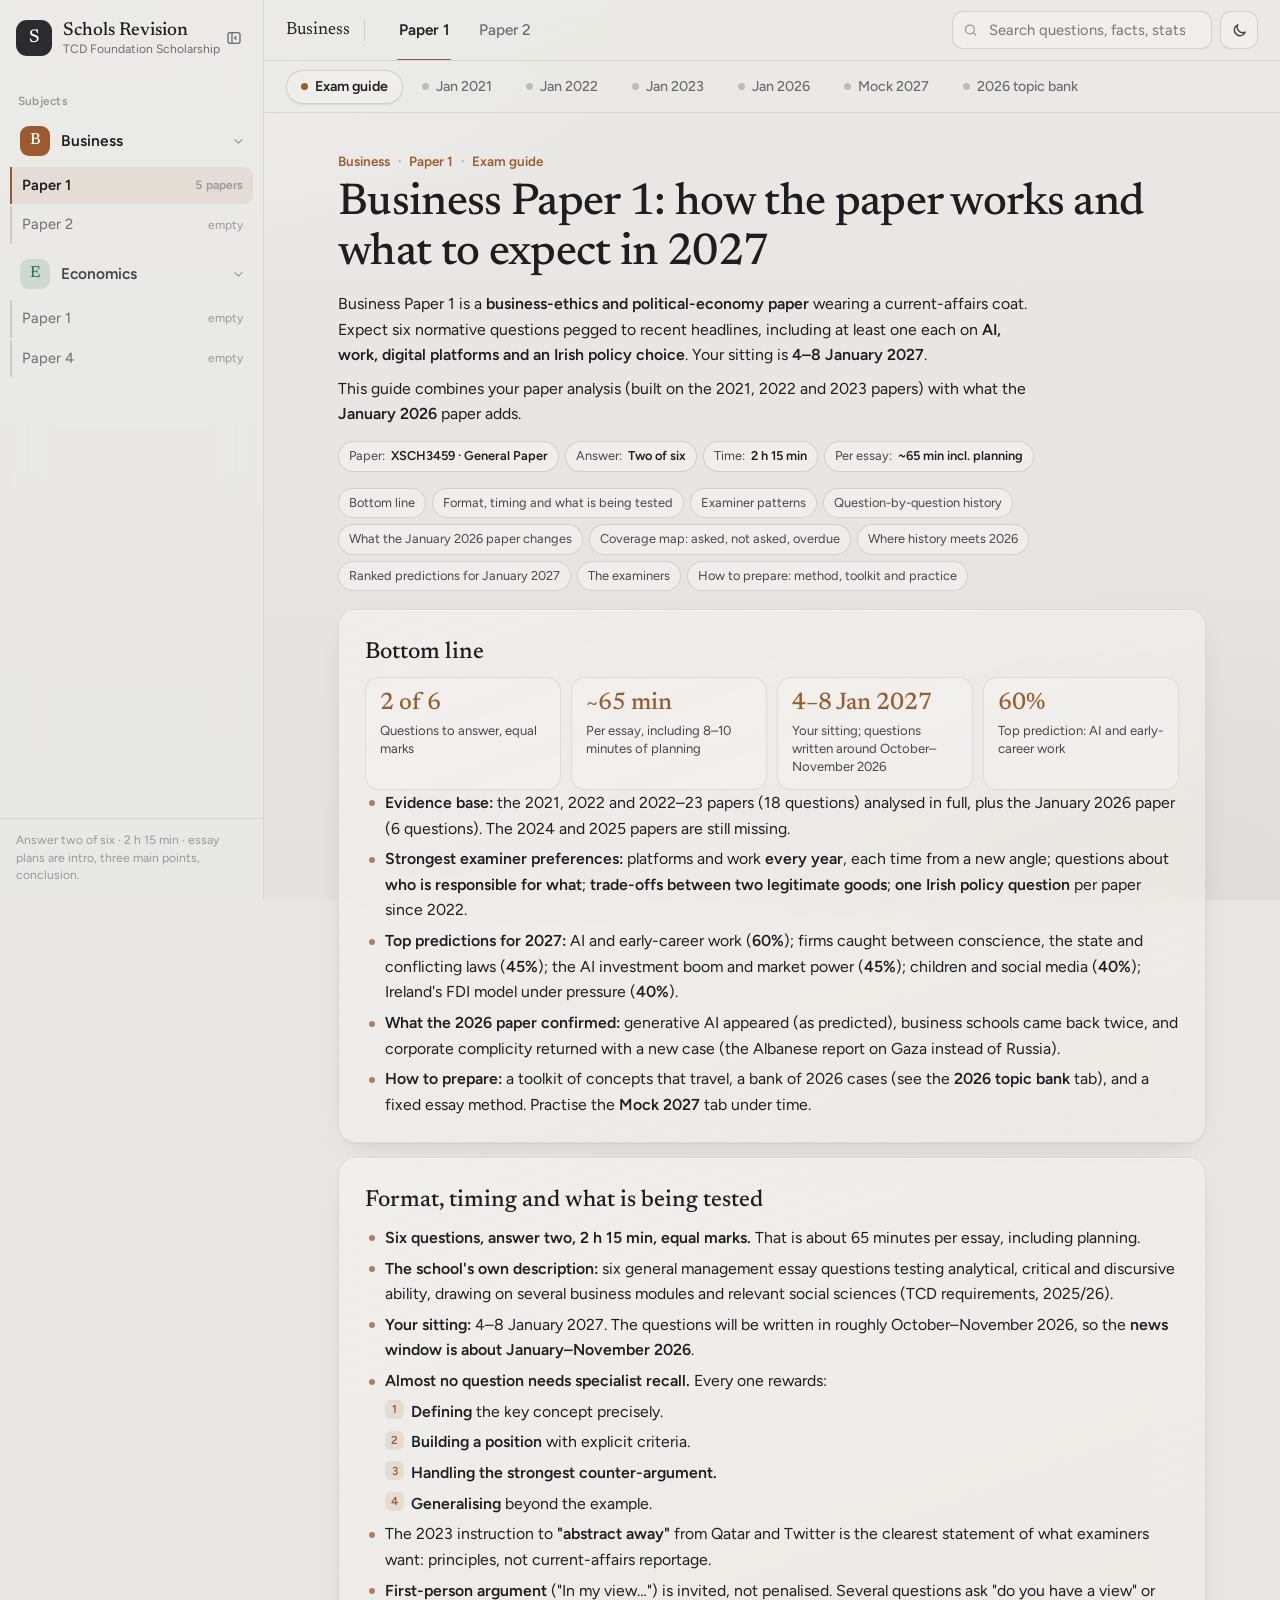
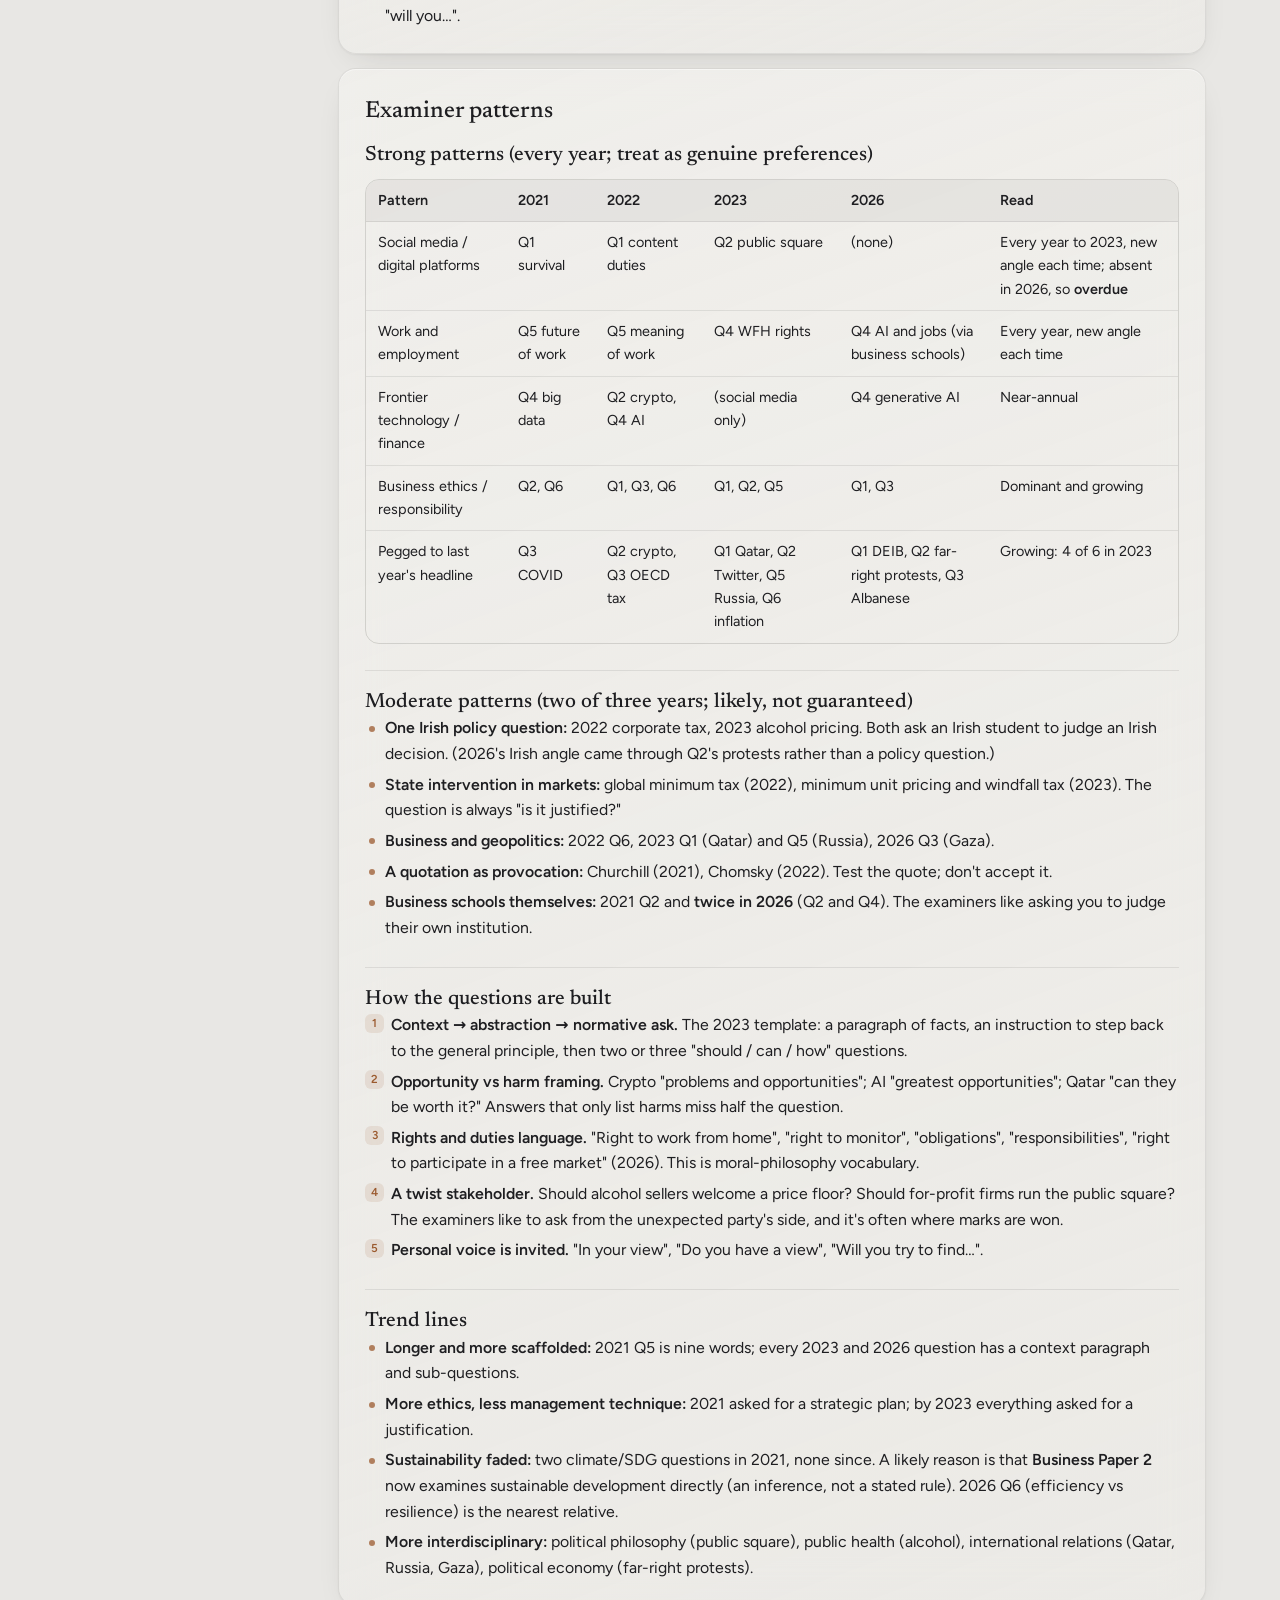
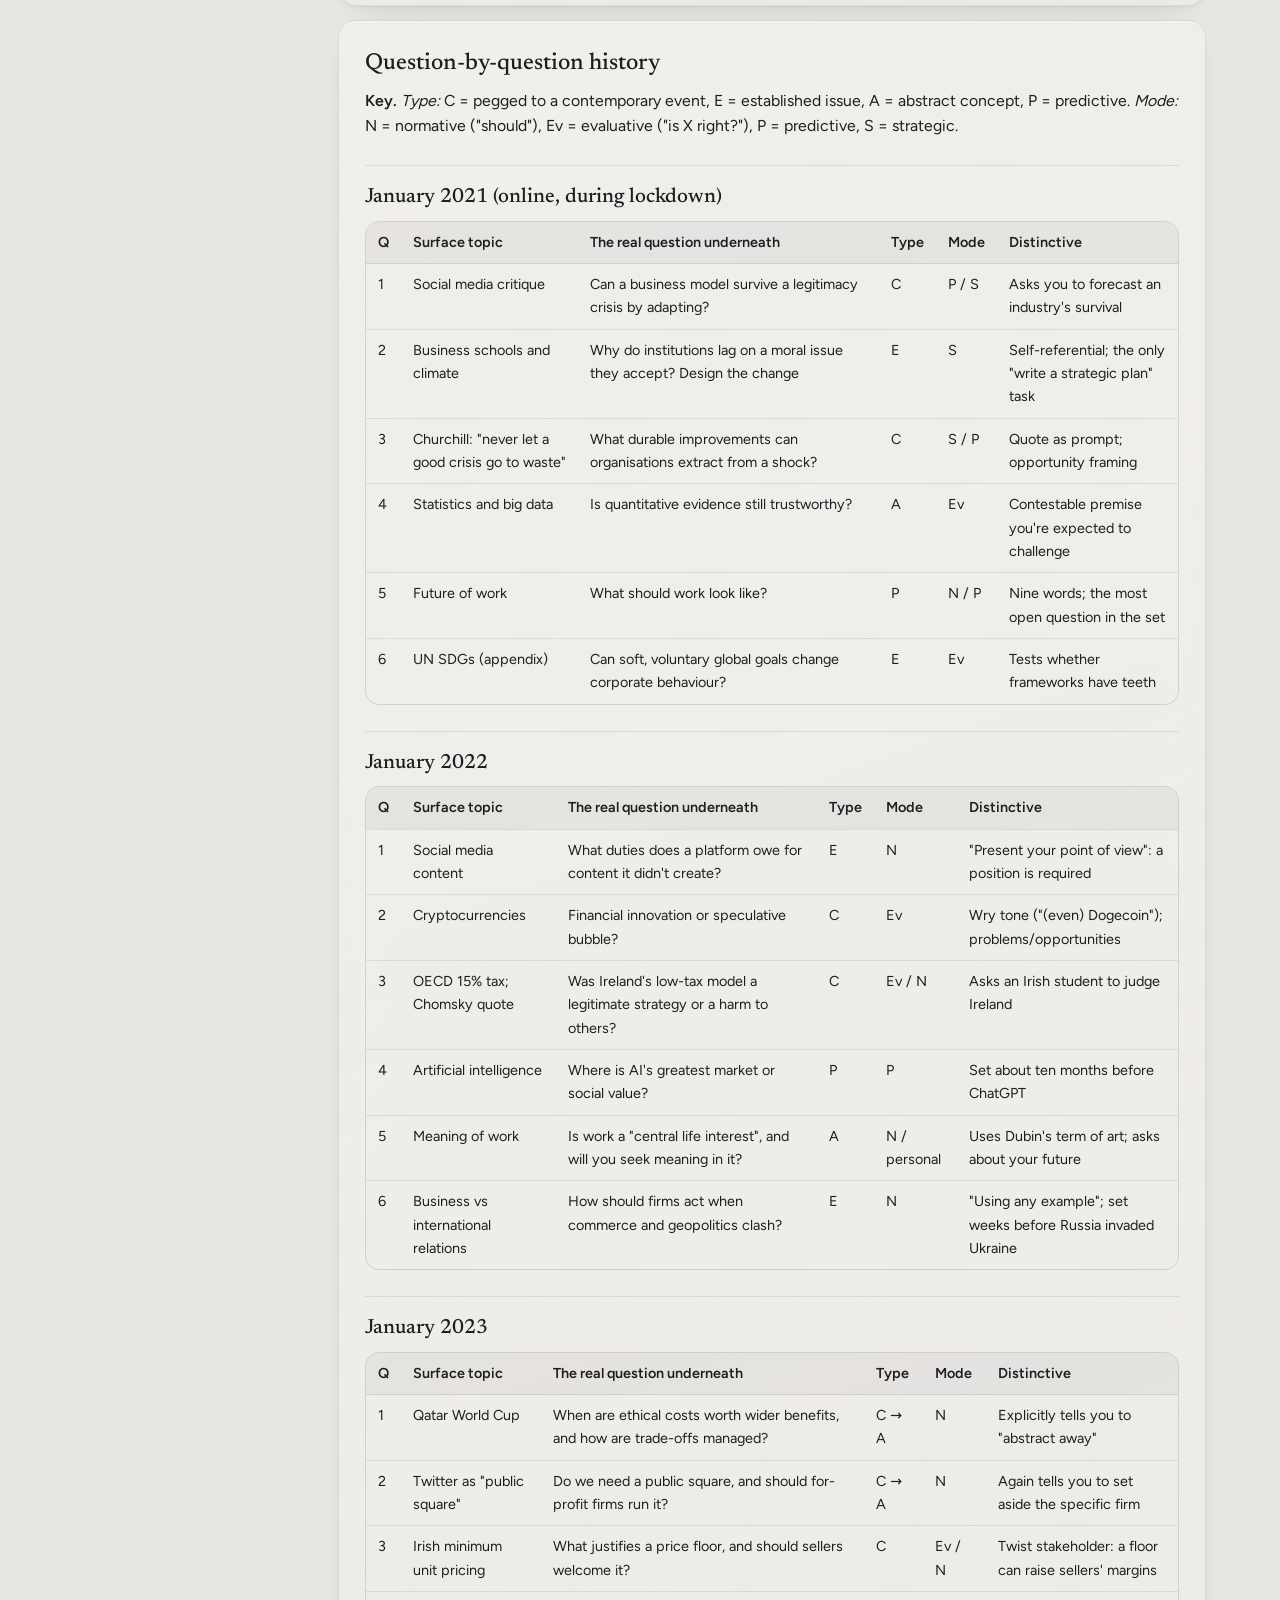
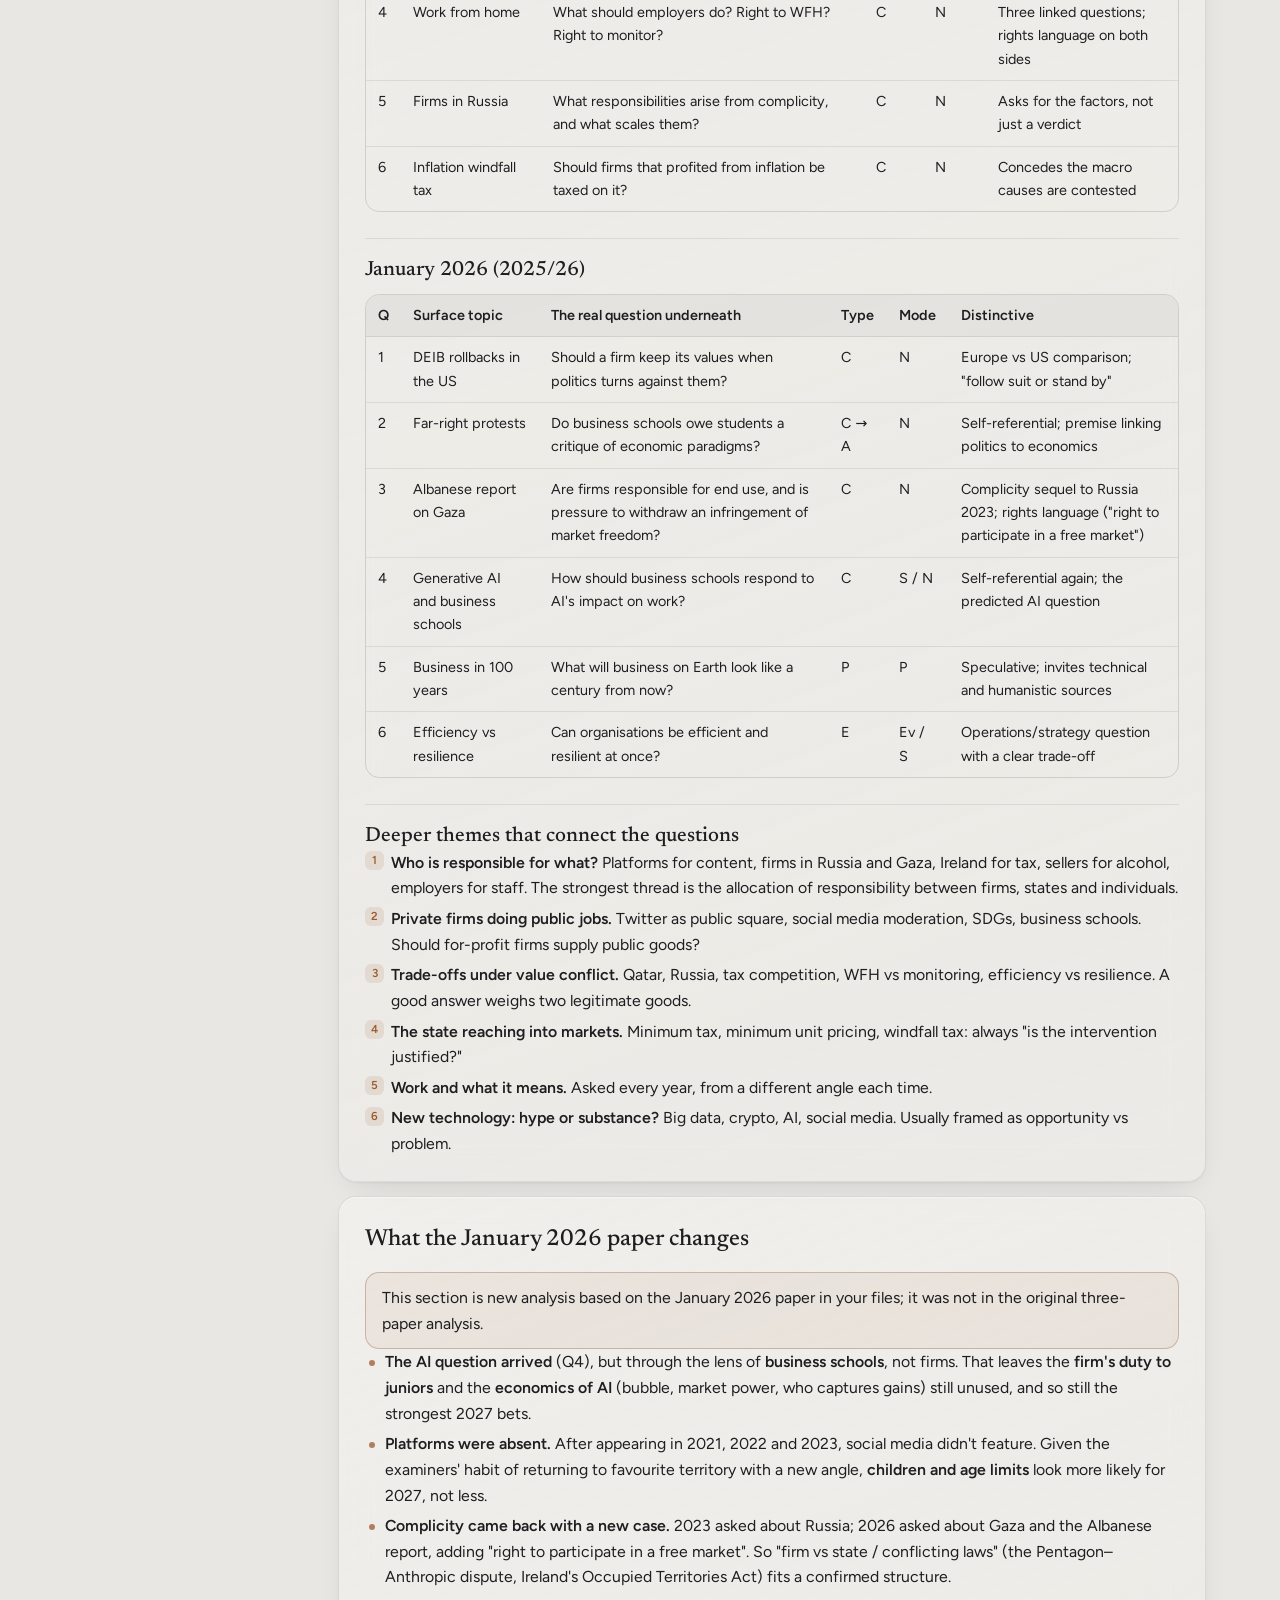
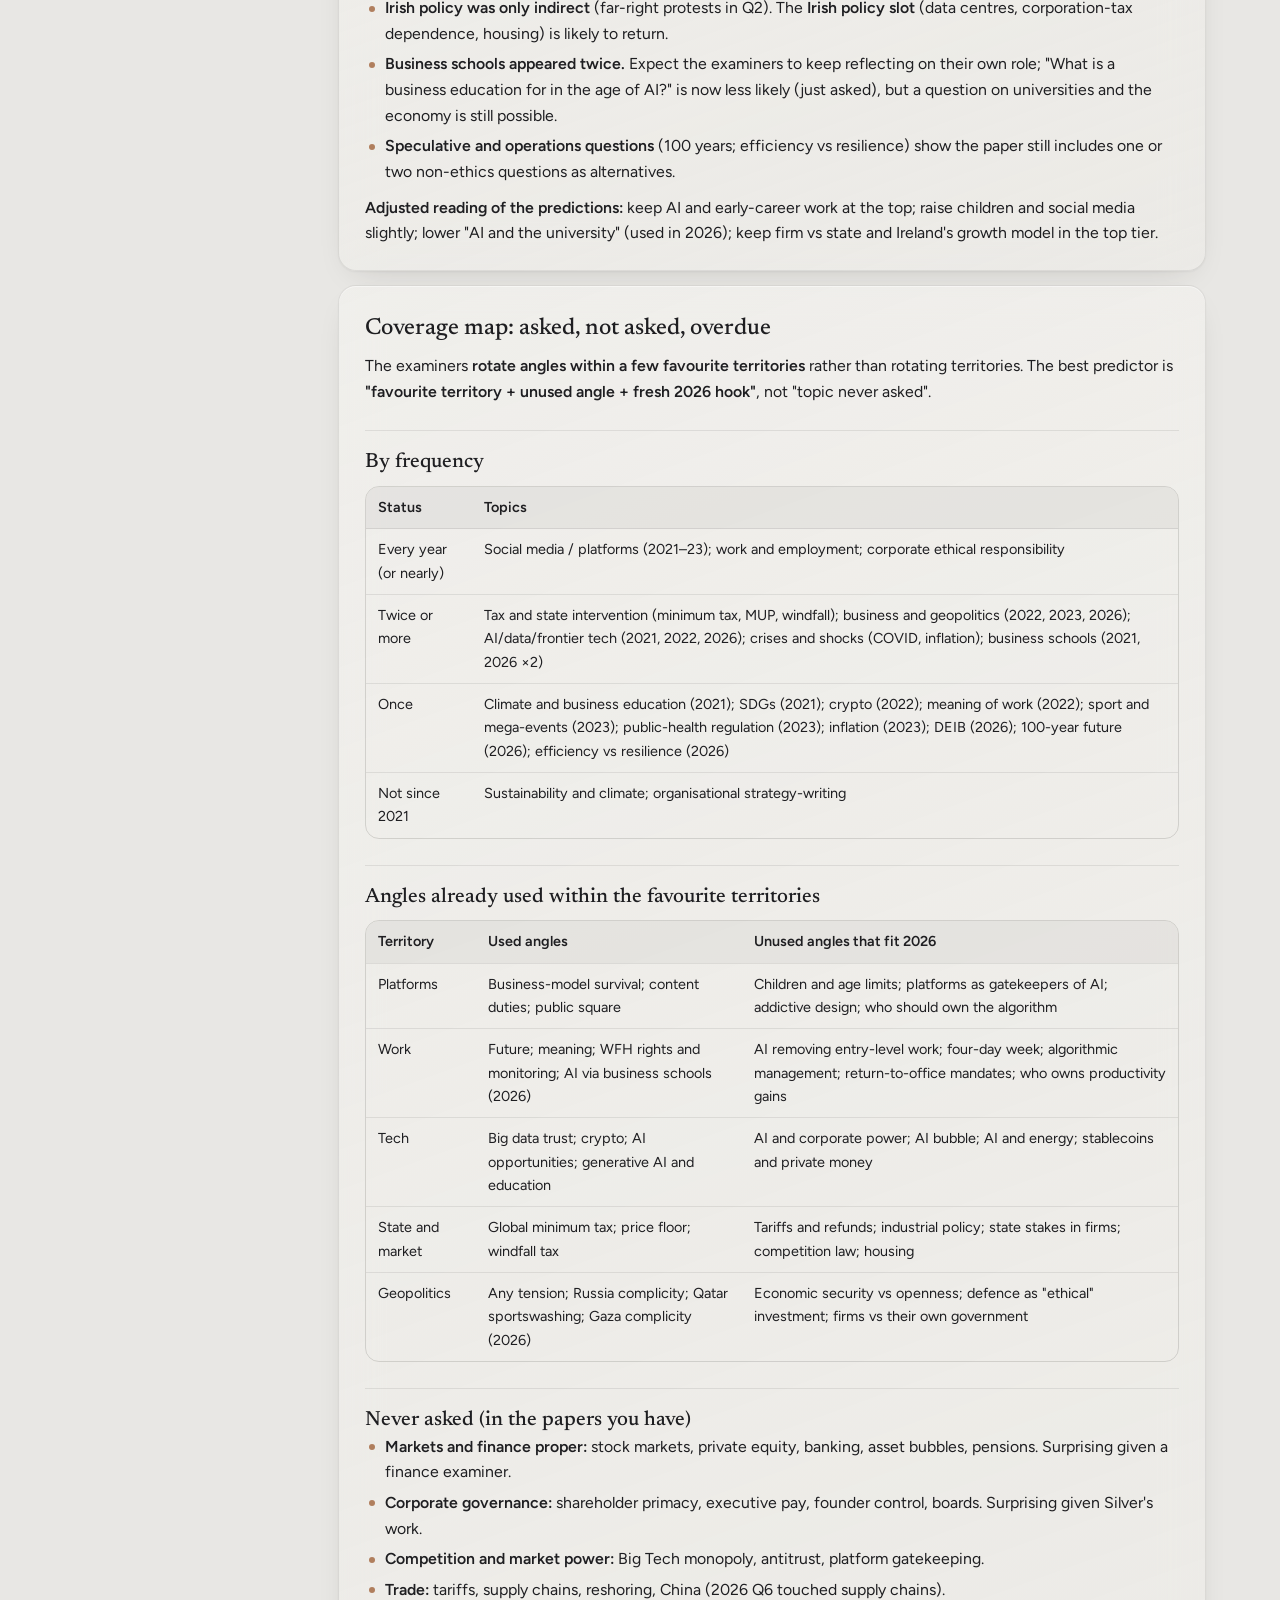
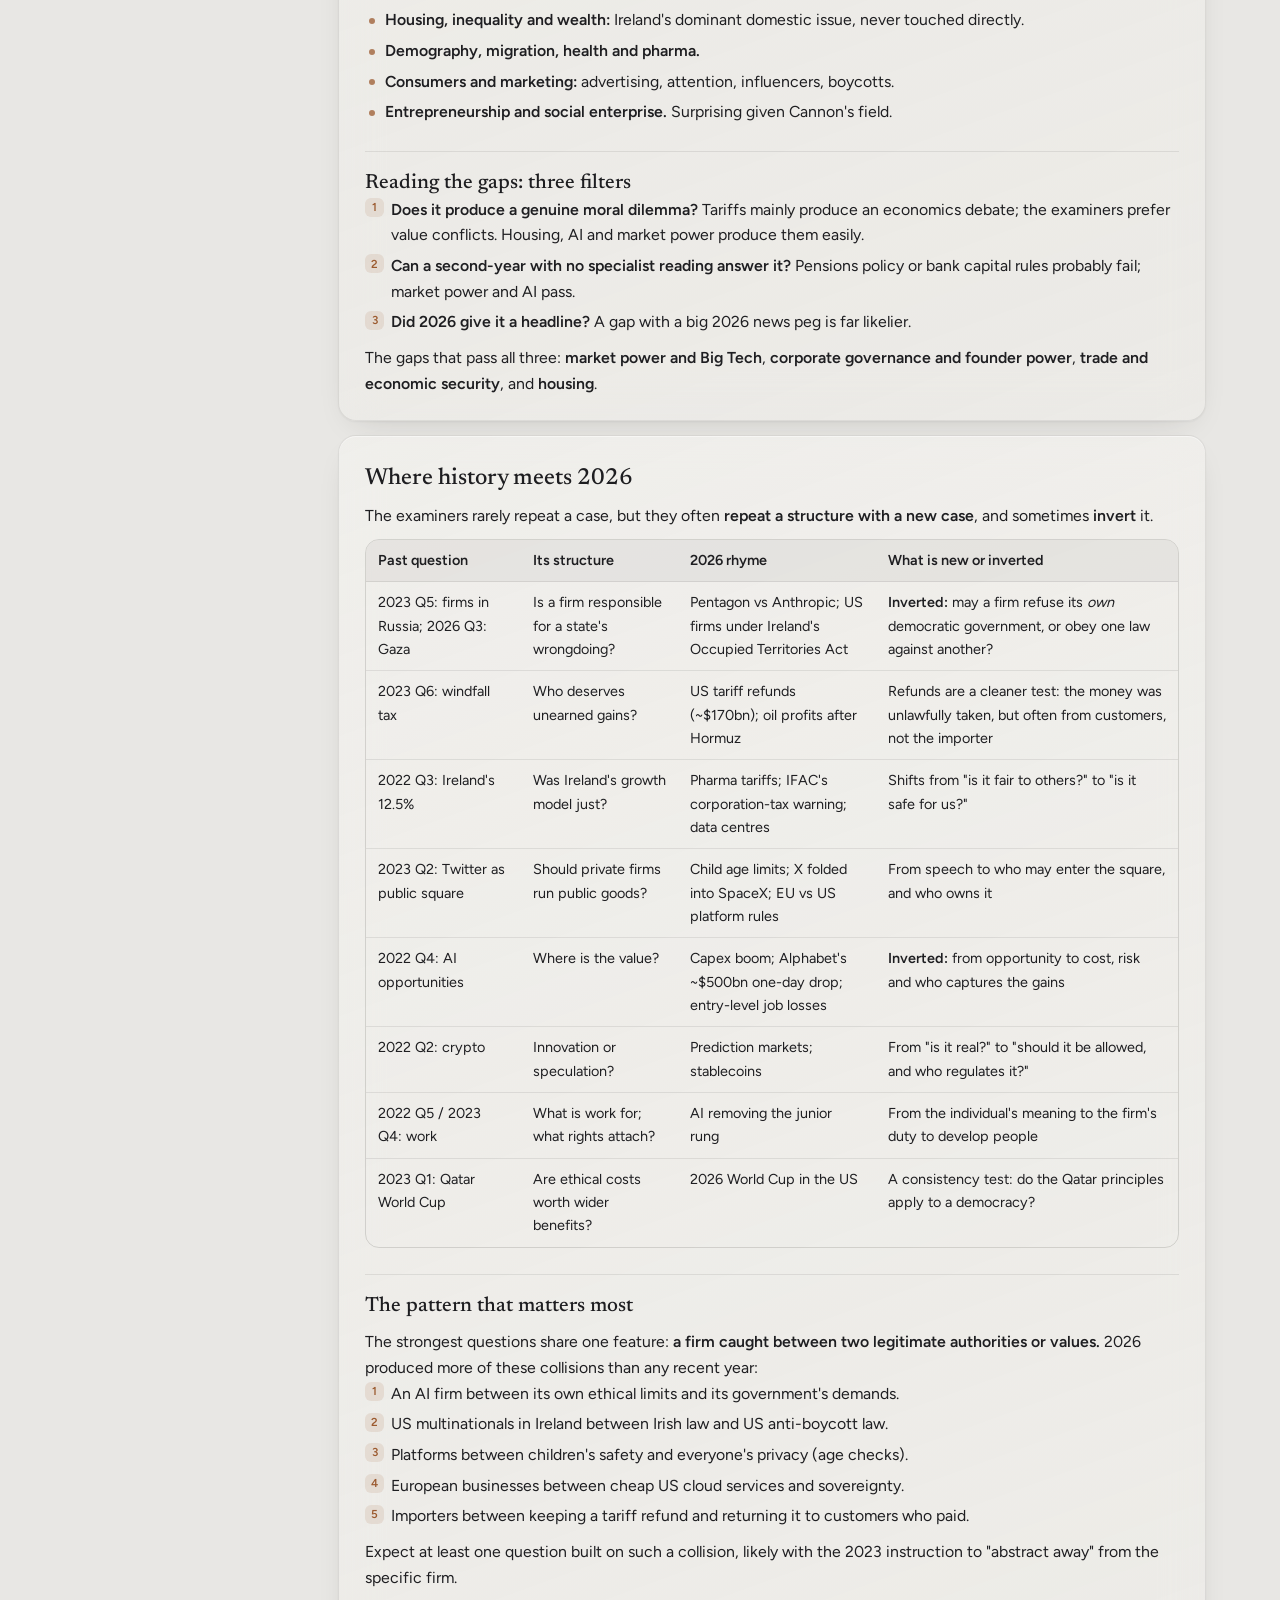
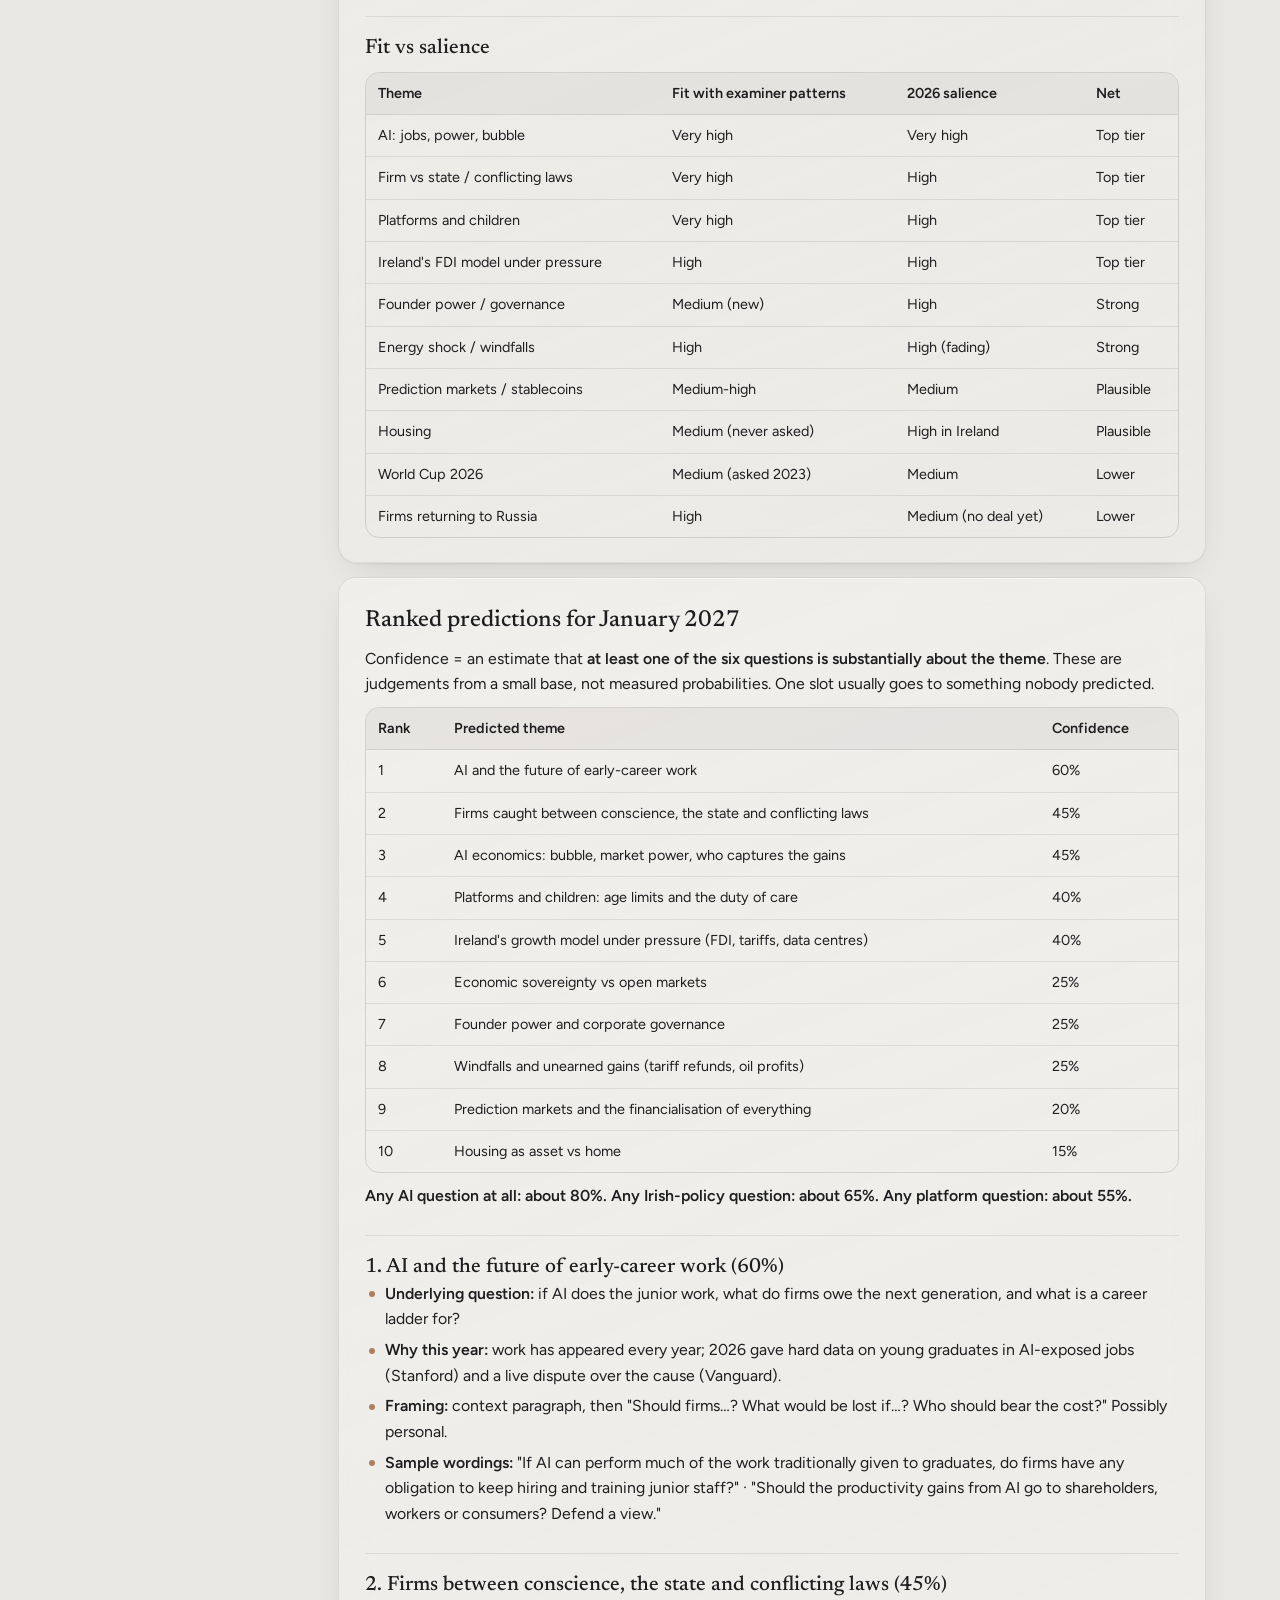
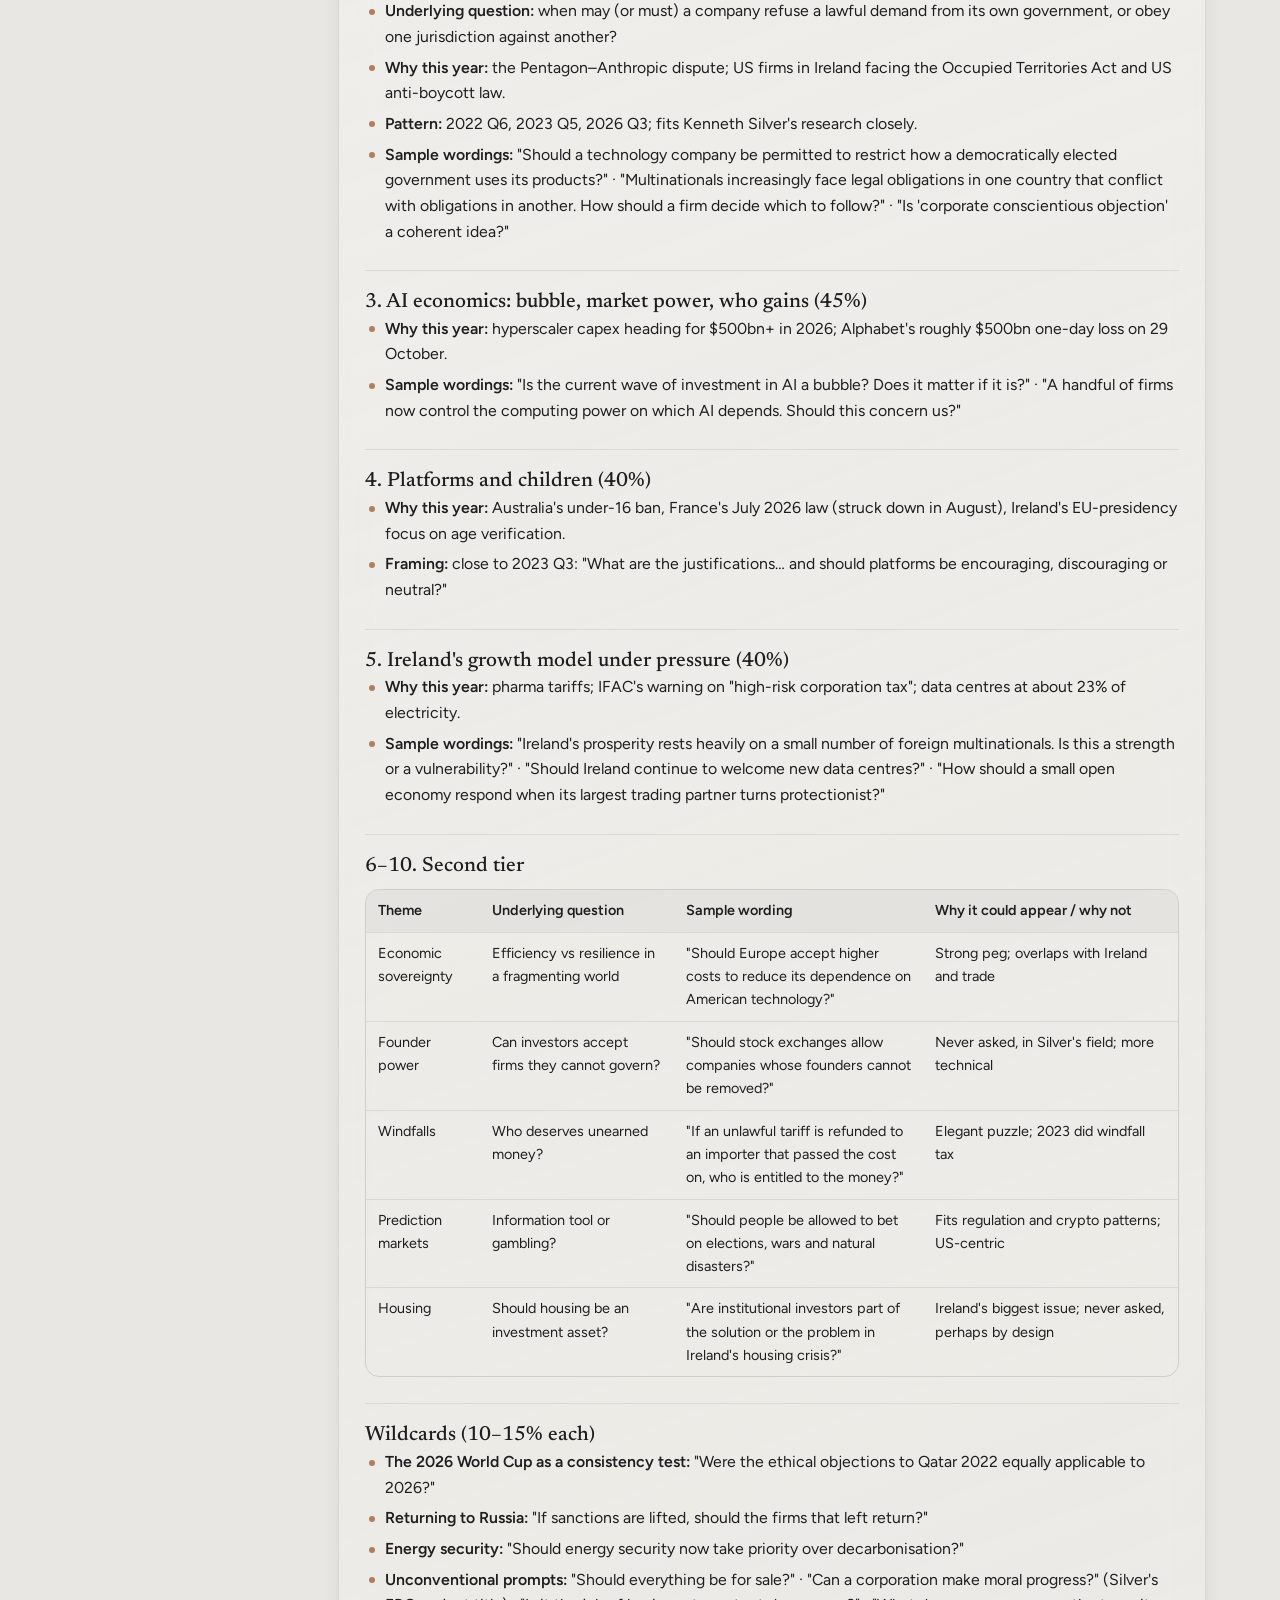
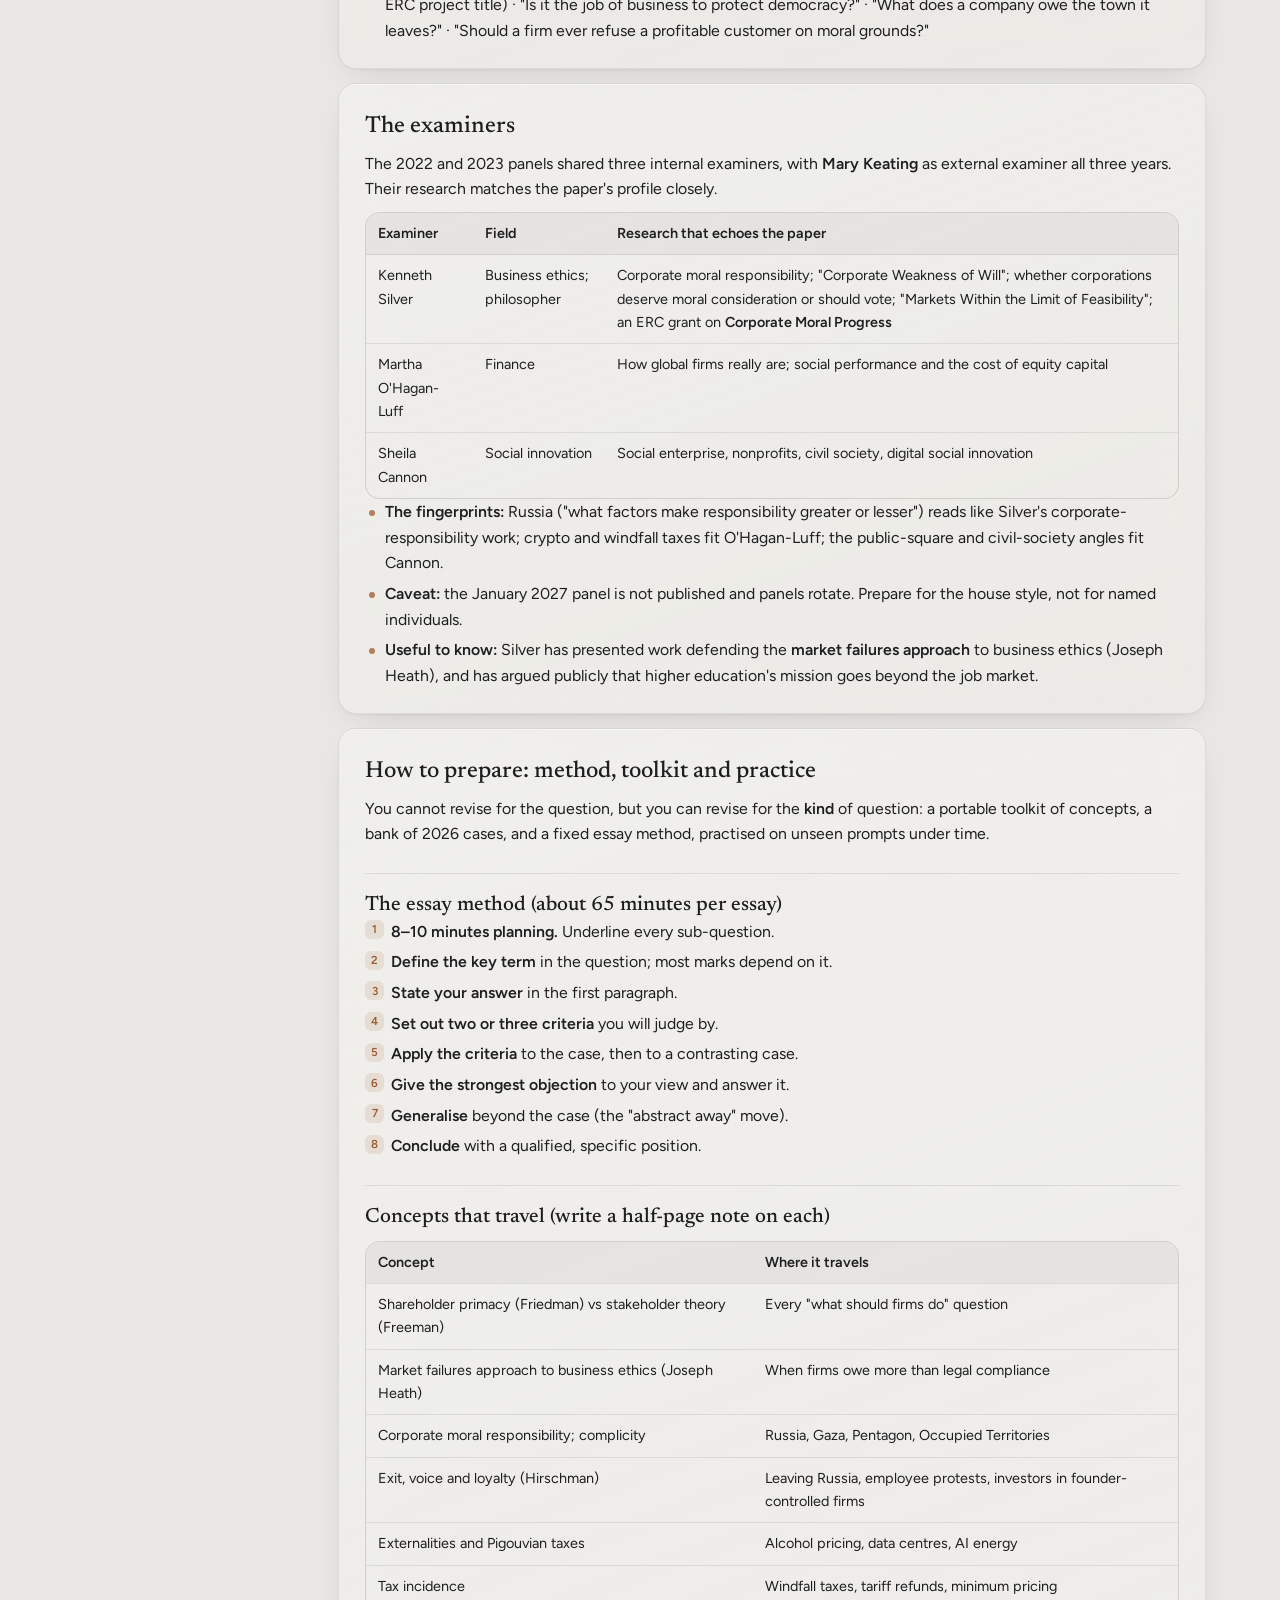
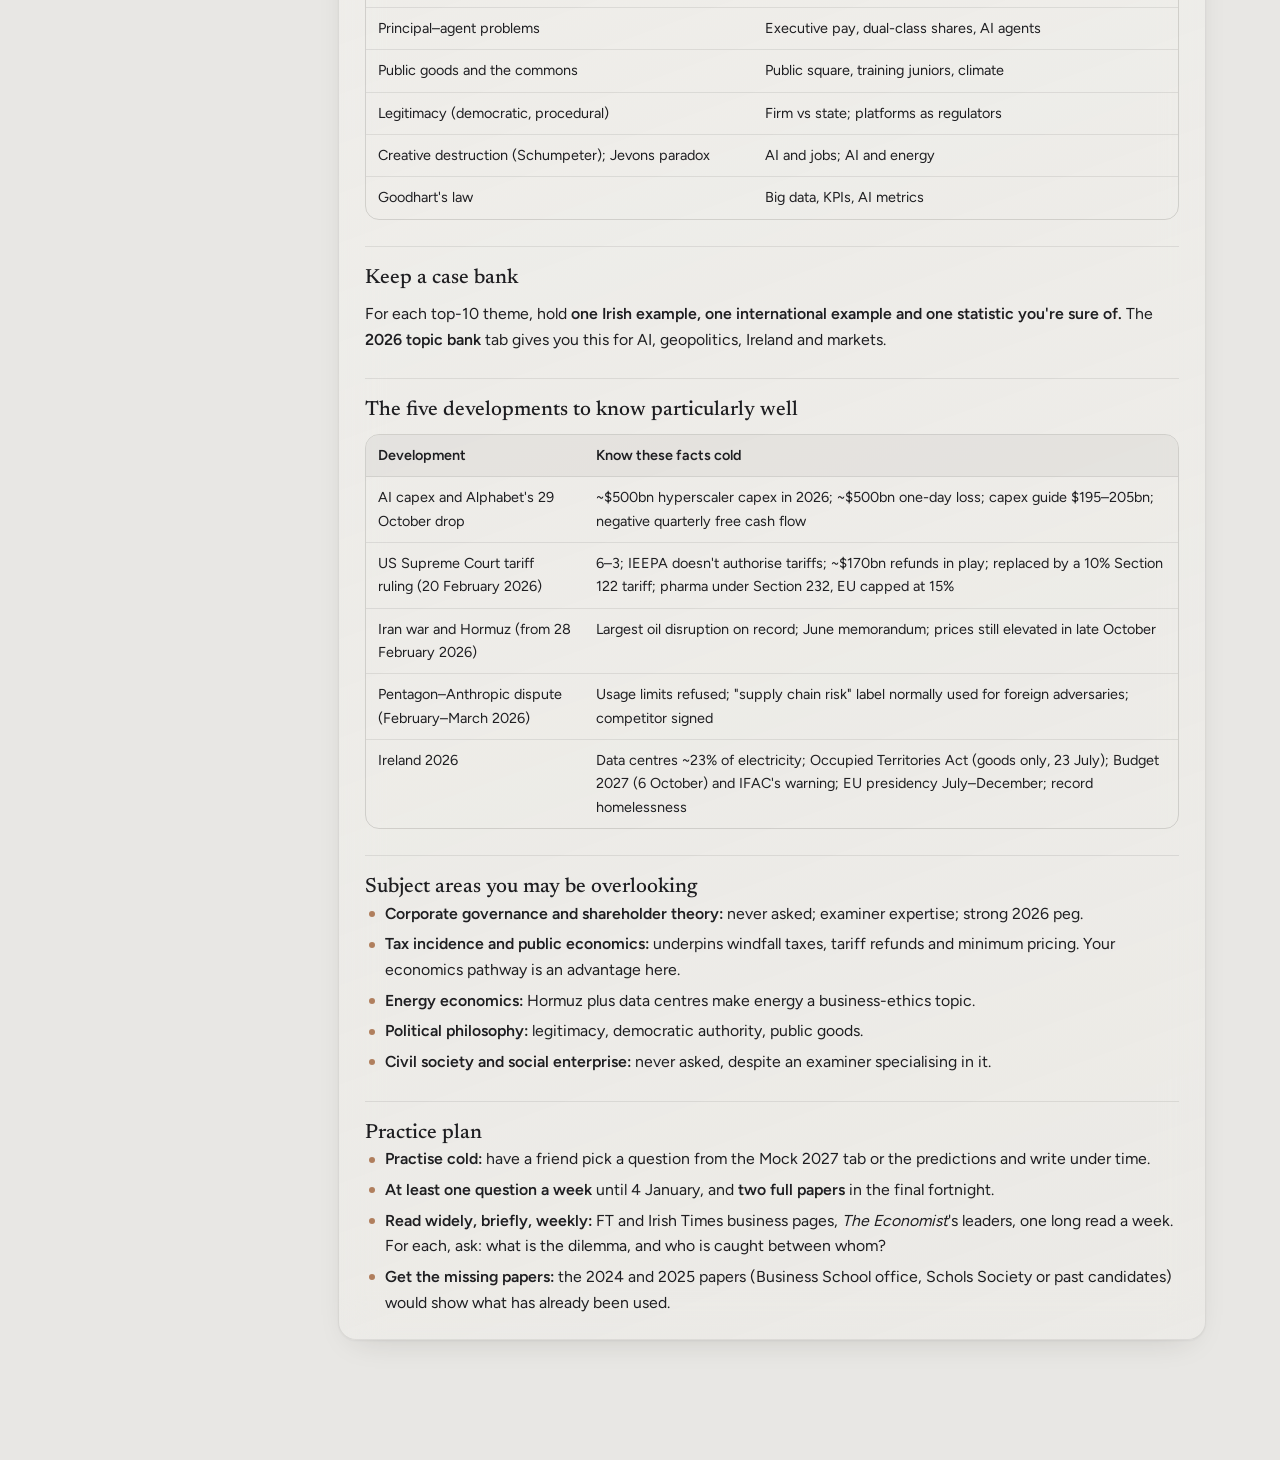
==== index.html @ 5bab0762 "Schols revision v1" ====
<!doctype html>
<html lang="en-IE">
<head>
  <meta charset="utf-8">
  <meta name="viewport" content="width=device-width, initial-scale=1, viewport-fit=cover">
  <title>Schols Revision · TCD Foundation Scholarship</title>
  <meta name="description" content="TCD Foundation Scholarship revision: past Schols papers for Business and Economics with dense, essay-ready plans.">
  <meta name="theme-color" content="#e8e7e4">
  <link rel="icon" href="assets/favicon.svg" type="image/svg+xml">
  <script>
    (function () {
      try {
        var t = JSON.parse(localStorage.getItem('schols-theme'));
        if (!t) t = matchMedia('(prefers-color-scheme: dark)').matches ? 'dark' : 'light';
        document.documentElement.dataset.theme = t;
      } catch (e) { document.documentElement.dataset.theme = 'light'; }
    })();
  </script>
  <link rel="preload" href="assets/fonts/figtree-latin-400-normal.woff2" as="font" type="font/woff2" crossorigin>
  <link rel="stylesheet" href="assets/css/tokens.css">
  <link rel="stylesheet" href="assets/css/app.css">
</head>
<body>
  <div class="shell" id="shell" data-collapsed="false" data-drawer="false">
    <aside class="side" aria-label="Subjects">
      <div class="side__head">
        <a class="brand" href="#/">
          <span class="brand__mark">S</span>
          <span class="brand__text"><span class="brand__title">Schols Revision</span><span class="brand__sub">TCD Foundation Scholarship</span></span>
        </a>
        <button class="side__collapse" id="collapse" type="button" aria-label="Collapse sidebar" title="Collapse sidebar">
          <svg width="16" height="16" viewBox="0 0 24 24" fill="none" stroke="currentColor" stroke-width="2" stroke-linecap="round" stroke-linejoin="round"><rect x="3" y="4" width="18" height="16" rx="3"/><path d="M9 4v16"/><path d="m15 10-2 2 2 2"/></svg>
        </button>
      </div>
      <nav class="side__nav" id="side-nav"></nav>
      <div class="side__foot"><span class="side__foot-text">Answer two of six · 2 h 15 min · essay plans are intro, three main points, conclusion.</span></div>
    </aside>
    <div class="scrim" id="scrim"></div>

    <div class="main">
      <header class="top">
        <div class="top__row">
          <button class="menu-btn" id="menu" type="button" aria-label="Open menu">
            <svg width="18" height="18" viewBox="0 0 24 24" fill="none" stroke="currentColor" stroke-width="2" stroke-linecap="round"><path d="M4 7h16M4 12h16M4 17h16"/></svg>
          </button>
          <div class="crumb" id="crumb"></div>
          <nav class="tabs tabs--papers" id="paper-tabs" aria-label="Papers"></nav>
          <div class="top__tools">
            <div class="searchbox">
              <svg width="15" height="15" viewBox="0 0 24 24" fill="none" stroke="currentColor" stroke-width="2" stroke-linecap="round"><circle cx="11" cy="11" r="7"/><path d="m20 20-3.5-3.5"/></svg>
              <input id="search" type="search" placeholder="Search questions, facts, stats…" autocomplete="off" aria-label="Search">
              <div class="results" id="results" hidden></div>
            </div>
            <button class="icon-btn search-trigger" id="search-open" type="button" aria-label="Search">
              <svg width="16" height="16" viewBox="0 0 24 24" fill="none" stroke="currentColor" stroke-width="2" stroke-linecap="round"><circle cx="11" cy="11" r="7"/><path d="m20 20-3.5-3.5"/></svg>
            </button>
            <button class="icon-btn" id="theme" type="button" aria-label="Switch theme"></button>
          </div>
        </div>
        <nav class="subtabs" id="subtabs" aria-label="Papers in this section"></nav>
      </header>
      <main class="page" id="page"></main>
    </div>
  </div>
  <script type="module" src="src/main.js"></script>
</body>
</html>
---- assets/css/tokens.css ----
/* ==========================================================================
   Design tokens
   Warm graphite base, translucent glass layers, restrained section accents.
   ========================================================================== */

@font-face { font-family: 'Figtree'; src: url('../fonts/figtree-latin-400-normal.woff2') format('woff2'); font-weight: 400; font-style: normal; font-display: swap; }
@font-face { font-family: 'Figtree'; src: url('../fonts/figtree-latin-500-normal.woff2') format('woff2'); font-weight: 500; font-style: normal; font-display: swap; }
@font-face { font-family: 'Figtree'; src: url('../fonts/figtree-latin-600-normal.woff2') format('woff2'); font-weight: 600; font-style: normal; font-display: swap; }
@font-face { font-family: 'Newsreader'; src: url('../fonts/newsreader-latin-400-normal.woff2') format('woff2'); font-weight: 400; font-style: normal; font-display: swap; }
@font-face { font-family: 'Newsreader'; src: url('../fonts/newsreader-latin-400-italic.woff2') format('woff2'); font-weight: 400; font-style: italic; font-display: swap; }
@font-face { font-family: 'Newsreader'; src: url('../fonts/newsreader-latin-500-normal.woff2') format('woff2'); font-weight: 500; font-style: normal; font-display: swap; }
@font-face { font-family: 'Newsreader'; src: url('../fonts/newsreader-latin-500-italic.woff2') format('woff2'); font-weight: 500; font-style: italic; font-display: swap; }

:root {
  color-scheme: light;

  /* Base: pale sky, layered with soft colour pools (see base.css) */
  --bg: #e8e7e4;
  --bg-raise: #eeedea;
  --bg-sunken: #dfdedb;

  /* Ink: deep navy rather than black */
  --ink-1: #1e1e21;
  --ink-2: #46464c;
  --ink-3: #6c6c73;
  --ink-4: #97979d;

  /* Hairlines */
  --line-1: rgba(30, 28, 25, 0.09);
  --line-2: rgba(30, 28, 25, 0.14);
  --line-3: rgba(30, 28, 25, 0.22);

  /* Frosted glass */
  --glass-chrome: rgba(234, 233, 230, 0.78);
  --glass-panel: linear-gradient(160deg, rgba(243, 242, 239, 0.7) 0%, rgba(238, 237, 234, 0.5) 100%);
  --glass-panel-solid: #efeeeb;
  --glass-edge: rgba(255, 255, 255, 0.4);
  --glass-highlight: inset 0 1px 0 rgba(255, 255, 255, 0.45);
  --glass-shadow: 0 1px 2px rgba(40, 36, 30, 0.05), 0 12px 32px -18px rgba(40, 36, 30, 0.22);
  --inset: rgba(242, 241, 238, 0.75);
  --blur: saturate(170%) blur(20px);

  /* Section accents: calm, ink-strength so they read on light glass */
  --accent-consumer: #2c8a71;
  --accent-production: #2f6db3;
  --accent-costs: #6f5bc2;
  --accent-competition: #137f95;
  --accent-monopoly: #bf5468;
  --accent-oligopoly: #8455b3;
  --accent-games: #3a6cd3;
  --accent-welfare: #9a7413;
  --accent-general: #56677f;
  --accent-business: #9b5a2f;
  --accent-econ: #2a7a63;
  --accent: #9b5a2f; /* default, overridden per subject */

  /* Semantic */
  --clue: #a06a1c;
  --trap: #b4473a;
  --ok: #2a7a63;

  /* Type */
  --font-sans: 'Figtree', ui-sans-serif, system-ui, -apple-system, 'Segoe UI', sans-serif;
  --font-mono: 'Figtree', ui-sans-serif, system-ui, sans-serif; /* labels use tabular figures, not a code font */
  --font-serif: 'Newsreader', 'Iowan Old Style', Georgia, serif;

  --fs-xs: 0.8rem;
  --fs-sm: 0.875rem;
  --fs-base: 1.03rem;
  --fs-md: 1.1rem;
  --fs-lg: 1.25rem;
  --fs-xl: 1.625rem;
  --fs-2xl: clamp(2.1rem, 3.4vw, 2.9rem);
  --fs-3xl: clamp(2.6rem, 5.4vw, 4.1rem);

  /* Space (4px grid) */
  --s-1: 4px; --s-2: 8px; --s-3: 12px; --s-4: 16px; --s-5: 20px;
  --s-6: 24px; --s-8: 32px; --s-10: 40px; --s-12: 48px; --s-16: 64px; --s-20: 80px;

  /* Radii */
  --r-xs: 6px;
  --r-sm: 9px;
  --r-md: 14px;
  --r-lg: 18px;

  /* Layout */
  --sidebar-w: 284px;
  --topbar-h: 62px;
  --subnav-h: 0px;
  --content-max: 980px;
  --toc-w: 216px;

  --ease: cubic-bezier(0.2, 0.7, 0.2, 1);

  /* Theme plumbing (overridden in dark mode) */
  --glass-rgb: 243, 242, 239;
  --glass-k: 0.9;
  --shadow-rgb: 40, 36, 30;
  --shadow-k: 1;
  --edge-hi: rgba(255, 255, 255, 0.5);
  --pressed: #f1f0ed;
  --card-open: linear-gradient(160deg, rgba(243, 242, 239, 0.82), rgba(238, 237, 234, 0.62));
  --drawer-bg: rgba(236, 235, 232, 0.95);
  --popover: rgba(239, 238, 235, 0.97);
  --thead-bg: rgba(222, 221, 217, 0.6);
  --sticky-th: #e9e8e5;
  --scrim: rgba(30, 28, 25, 0.22);
  --thumb: rgba(30, 28, 25, 0.16);
  --thumb-hover: rgba(30, 28, 25, 0.28);
  --brand-strong: #2b2b2f;
  --brand-strong-2: #1e1e21;
  --brand-on: #ffffff;
  --brand-ink: #2b2b2f;
  --highlight: rgba(155, 90, 47, 0.2);
  --mark-bg: rgba(242, 241, 238, 0.7);
  --mark-line-1: #9b5a2f;
  --mark-line-2: #b9a58f;
  --mark-dot: #ffffff;
  --atmos:
    radial-gradient(60vw 50vh at 10% 0%, rgba(255, 255, 255, 0.28), transparent 70%),
    radial-gradient(50vw 50vh at 90% 100%, rgba(200, 196, 188, 0.22), transparent 70%),
    linear-gradient(180deg, #eae9e6 0%, #e3e2df 100%);
}

/* ---------- Dark theme: deep night-blue glass ---------- */
:root[data-theme='dark'] {
  color-scheme: dark;
  /* Neutral graphite: near-black with soft greys, colour only in the accents */
  --bg: #0c0c0d;
  --bg-raise: #141415;
  --bg-sunken: #080808;

  --ink-1: #ededee;
  --ink-2: #bdbdc1;
  --ink-3: #8f8f95;
  --ink-4: #636368;

  --line-1: rgba(255, 255, 255, 0.07);
  --line-2: rgba(255, 255, 255, 0.11);
  --line-3: rgba(255, 255, 255, 0.2);

  --glass-chrome: rgba(14, 14, 15, 0.7);
  --glass-panel: linear-gradient(160deg, rgba(255, 255, 255, 0.07) 0%, rgba(255, 255, 255, 0.03) 100%);
  --glass-panel-solid: #161617;
  --glass-edge: rgba(255, 255, 255, 0.1);
  --glass-highlight: inset 0 1px 0 rgba(255, 255, 255, 0.06);
  --glass-shadow: 0 1px 2px rgba(0, 0, 0, 0.4), 0 14px 36px -18px rgba(0, 0, 0, 0.8);
  --inset: rgba(0, 0, 0, 0.42);

  --accent-consumer: #7fcdb3;
  --accent-production: #8fb6ea;
  --accent-costs: #b3a8ec;
  --accent-competition: #74c6d2;
  --accent-monopoly: #ee9aa8;
  --accent-oligopoly: #c9a6e8;
  --accent-games: #9db7f2;
  --accent-welfare: #e2c878;
  --accent-general: #b9b9bf;
  --accent-business: #e3a97c;
  --accent-econ: #7fcdb3;
  --accent: #e3a97c;

  --clue: #e5bd6c;
  --trap: #ef8f82;
  --ok: #7fcdb3;

  --glass-rgb: 255, 255, 255;
  --glass-k: 0.1;
  --shadow-rgb: 0, 0, 0;
  --shadow-k: 2.4;
  --edge-hi: rgba(255, 255, 255, 0.22);
  --pressed: rgba(255, 255, 255, 0.13);
  --card-open: linear-gradient(160deg, rgba(255, 255, 255, 0.09), rgba(255, 255, 255, 0.04));
  --drawer-bg: rgba(16, 16, 17, 0.95);
  --popover: rgba(22, 22, 23, 0.97);
  --thead-bg: rgba(255, 255, 255, 0.05);
  --sticky-th: #151516;
  --scrim: rgba(0, 0, 0, 0.55);
  --thumb: rgba(255, 255, 255, 0.14);
  --thumb-hover: rgba(255, 255, 255, 0.26);
  --brand-strong: #ececee;
  --brand-strong-2: #ffffff;
  --brand-on: #111112;
  --brand-ink: #f2f2f3;
  --highlight: rgba(255, 255, 255, 0.16);
  --mark-bg: rgba(255, 255, 255, 0.06);
  --mark-line-1: #d6d6da;
  --mark-line-2: #8f8f95;
  --mark-dot: #0c0c0d;
  --atmos:
    radial-gradient(55vw 50vh at 8% 0%, rgba(255, 255, 255, 0.06), transparent 70%),
    radial-gradient(45vw 45vh at 96% 100%, rgba(255, 255, 255, 0.04), transparent 70%),
    linear-gradient(180deg, #111112 0%, #0b0b0c 100%);
}

[data-accent='business'] { --accent: var(--accent-business); }
[data-accent='econ'] { --accent: var(--accent-econ); }
[data-accent='consumer'] { --accent: var(--accent-consumer); }
[data-accent='production'] { --accent: var(--accent-production); }
[data-accent='costs'] { --accent: var(--accent-costs); }
[data-accent='competition'] { --accent: var(--accent-competition); }
[data-accent='monopoly'] { --accent: var(--accent-monopoly); }
[data-accent='oligopoly'] { --accent: var(--accent-oligopoly); }
[data-accent='games'] { --accent: var(--accent-games); }
[data-accent='welfare'] { --accent: var(--accent-welfare); }
[data-accent='general'] { --accent: var(--accent-general); }

@media (prefers-reduced-motion: reduce) {
  :root { --ease: linear; }
  *, *::before, *::after { transition-duration: 0.01ms !important; animation-duration: 0.01ms !important; scroll-behavior: auto !important; }
}
---- assets/css/app.css ----
/* ==========================================================================
   Schols revision: layout, navigation, cards and essay typography
   ========================================================================== */

*, *::before, *::after { box-sizing: border-box; }
html { -webkit-text-size-adjust: 100%; text-size-adjust: 100%; scroll-padding-top: calc(var(--top-h) + 16px); }
body, h1, h2, h3, h4, h5, p, ul, ol, figure { margin: 0; }
button, input { font: inherit; color: inherit; }
button { cursor: pointer; background: none; border: 0; padding: 0; }
a { color: inherit; text-decoration: none; }
[hidden] { display: none !important; }

:root {
  --side-w: 264px;
  --side-w-collapsed: 68px;
  --top-h: 112px;
  --content-max: 920px;
}

body {
  min-height: 100vh;
  background: var(--bg);
  color: var(--ink-1);
  font-family: var(--font-sans);
  font-size: var(--fs-base);
  line-height: 1.6;
  -webkit-font-smoothing: antialiased;
  overflow-x: hidden;
  transition: background-color 0.3s var(--ease), color 0.3s var(--ease);
}
body::before { content: ''; position: fixed; inset: 0; z-index: -1; pointer-events: none; background: var(--atmos); }

::selection { background: color-mix(in srgb, var(--accent) 30%, transparent); }
:focus-visible { outline: 2px solid var(--accent); outline-offset: 2px; border-radius: var(--r-xs); }
* { scrollbar-width: thin; scrollbar-color: var(--thumb) transparent; }

/* ---------- Glass helper ---------- */
.glass {
  background: var(--glass-panel);
  border: 1px solid var(--line-1);
  box-shadow: var(--glass-highlight), var(--glass-shadow);
  backdrop-filter: var(--blur);
  -webkit-backdrop-filter: var(--blur);
}

/* ==========================================================================
   Shell
   ========================================================================== */
.shell { display: grid; grid-template-columns: var(--side-w) minmax(0, 1fr); min-height: 100vh; transition: grid-template-columns 0.28s var(--ease); }
.shell[data-collapsed='true'] { grid-template-columns: var(--side-w-collapsed) minmax(0, 1fr); }

/* ---------- Sidebar ---------- */
.side {
  position: sticky; top: 0; height: 100vh;
  display: flex; flex-direction: column;
  border-right: 1px solid var(--line-1);
  background: var(--glass-chrome);
  backdrop-filter: var(--blur); -webkit-backdrop-filter: var(--blur);
  overflow: hidden;
  z-index: 40;
}
.side__head { display: flex; align-items: center; gap: 10px; padding: 18px 14px 14px 16px; min-height: 72px; }
.brand { display: flex; align-items: center; gap: 11px; min-width: 0; }
.brand__mark {
  flex: none; width: 36px; height: 36px; border-radius: 11px;
  display: grid; place-items: center;
  background: var(--brand-strong); color: var(--brand-on);
  font-family: var(--font-serif); font-size: 1.15rem; font-weight: 500; letter-spacing: -0.02em;
}
.brand__text { min-width: 0; line-height: 1.2; white-space: nowrap; }
.brand__title { display: block; font-family: var(--font-serif); font-size: 1.16rem; font-weight: 500; color: var(--ink-1); }
.brand__sub { display: block; font-size: 0.76rem; color: var(--ink-3); }
.side__collapse {
  margin-left: auto; flex: none; width: 30px; height: 30px; border-radius: 9px;
  display: grid; place-items: center; color: var(--ink-3);
  border: 1px solid transparent;
  transition: background 0.2s, color 0.2s, transform 0.28s var(--ease);
}
.side__collapse:hover { background: var(--pressed); color: var(--ink-1); border-color: var(--line-1); }
.shell[data-collapsed='true'] .side__collapse { transform: rotate(180deg); margin-left: 0; }
.shell[data-collapsed='true'] .side__head { flex-direction: column; padding: 16px 0 10px; gap: 12px; }
.shell[data-collapsed='true'] .brand__text,
.shell[data-collapsed='true'] .side__label,
.shell[data-collapsed='true'] .side__papers,
.shell[data-collapsed='true'] .side__foot-text,
.shell[data-collapsed='true'] .subject__chev { display: none; }

.side__nav { flex: 1; overflow-y: auto; padding: 6px 10px 16px; }
.side__label { padding: 14px 8px 6px; font-size: 0.74rem; font-weight: 600; color: var(--ink-4); letter-spacing: 0.02em; }
.subject { margin-bottom: 4px; }
.subject__btn {
  width: 100%; display: flex; align-items: center; gap: 11px;
  padding: 9px 10px; border-radius: 11px; text-align: left;
  color: var(--ink-2); font-weight: 600; font-size: 0.97rem;
  transition: background 0.18s, color 0.18s;
}
.subject__btn:hover { background: var(--pressed); color: var(--ink-1); }
.subject__icon {
  flex: none; width: 30px; height: 30px; border-radius: 9px; display: grid; place-items: center;
  font-family: var(--font-serif); font-size: 1rem; font-weight: 500;
  background: color-mix(in srgb, var(--accent) 14%, transparent);
  color: var(--accent);
}
.subject[data-active='true'] > .subject__btn { color: var(--ink-1); }
.subject[data-active='true'] .subject__icon { background: var(--accent); color: var(--brand-on); }
.subject__chev { margin-left: auto; color: var(--ink-4); transition: transform 0.22s var(--ease); }
.subject[data-open='true'] .subject__chev { transform: rotate(90deg); }
.side__papers { display: grid; grid-template-rows: 0fr; transition: grid-template-rows 0.25s var(--ease); }
.subject[data-open='true'] .side__papers { grid-template-rows: 1fr; }
.side__papers > ul { overflow: hidden; padding-left: 26px; list-style: none; margin: 0; }
.side ul, .md ul, .md ol { list-style: none; padding: 0; margin: 0; }
.side__paper {
  display: flex; align-items: center; gap: 8px; margin: 2px 0;
  padding: 7px 10px; border-radius: 9px; font-size: 0.92rem; color: var(--ink-3);
  border-left: 2px solid var(--line-2); border-radius: 0 9px 9px 0;
  transition: background 0.18s, color 0.18s, border-color 0.18s;
}
.side__paper:hover { color: var(--ink-1); background: var(--pressed); }
.side__paper[aria-current='page'] { color: var(--ink-1); font-weight: 600; border-left-color: var(--accent); background: color-mix(in srgb, var(--accent) 9%, transparent); }
.side__paper-count { margin-left: auto; font-size: 0.75rem; color: var(--ink-4); font-variant-numeric: tabular-nums; }
.side__foot { padding: 12px 16px 16px; border-top: 1px solid var(--line-1); font-size: 0.76rem; color: var(--ink-4); line-height: 1.45; }
.shell[data-collapsed='true'] .subject__btn { justify-content: center; padding: 8px 0; }
.shell[data-collapsed='true'] .subject__btn > span:not(.subject__icon) { display: none; }

/* ---------- Top bars ---------- */
.main { min-width: 0; display: flex; flex-direction: column; }
.top {
  position: sticky; top: 0; z-index: 30;
  background: var(--glass-chrome);
  backdrop-filter: var(--blur); -webkit-backdrop-filter: var(--blur);
  border-bottom: 1px solid var(--line-1);
}
.top__row { display: flex; align-items: center; gap: 14px; padding: 0 22px; height: 60px; }
.menu-btn { display: none; width: 36px; height: 36px; border-radius: 10px; place-items: center; color: var(--ink-2); border: 1px solid var(--line-2); }
.crumb { font-size: 0.85rem; color: var(--ink-3); white-space: nowrap; display: flex; align-items: center; gap: 8px; }
.crumb strong { color: var(--ink-1); font-weight: 600; }
.crumb__subject { font-family: var(--font-serif); font-size: 1.1rem; color: var(--ink-1); }
.crumb__sep { width: 1px; height: 22px; background: var(--line-2); margin-left: 6px; }

.tabs { position: relative; display: flex; gap: 2px; overflow-x: auto; scrollbar-width: none; }
.tabs::-webkit-scrollbar { display: none; }
.tab {
  position: relative; flex: none; padding: 0 14px; height: 60px; display: flex; align-items: center;
  font-size: 0.96rem; font-weight: 500; color: var(--ink-3); white-space: nowrap;
  transition: color 0.18s;
}
.tab:hover { color: var(--ink-1); }
.tab[aria-current='page'] { color: var(--ink-1); font-weight: 600; }
.tab[aria-current='page']::after { content: ''; position: absolute; left: 12px; right: 12px; bottom: -1px; height: 2px; border-radius: 2px; background: var(--accent); }
.tabs--papers { margin-left: 6px; }
.top__tools { margin-left: auto; display: flex; align-items: center; gap: 8px; }

.searchbox { position: relative; }
.searchbox input {
  width: 260px; height: 38px; padding: 0 12px 0 36px; border-radius: 11px;
  border: 1px solid var(--line-2); background: var(--inset); color: var(--ink-1);
  font-size: 0.92rem; outline: none; transition: border-color 0.2s, width 0.25s var(--ease);
}
.searchbox input:focus { border-color: color-mix(in srgb, var(--accent) 55%, var(--line-2)); }
.searchbox svg { position: absolute; left: 11px; top: 50%; transform: translateY(-50%); color: var(--ink-4); pointer-events: none; }
.icon-btn { width: 38px; height: 38px; border-radius: 11px; display: grid; place-items: center; color: var(--ink-2); border: 1px solid var(--line-2); background: var(--inset); transition: color 0.2s, border-color 0.2s; }
.icon-btn:hover { color: var(--ink-1); border-color: var(--line-3); }

.subtabs { display: flex; align-items: center; gap: 4px; padding: 0 22px; height: 52px; border-top: 1px solid var(--line-1); overflow-x: auto; scrollbar-width: none; }
.subtabs::-webkit-scrollbar { display: none; }
.subtab {
  flex: none; height: 34px; padding: 0 14px; border-radius: 999px; display: flex; align-items: center; gap: 7px;
  font-size: 0.89rem; font-weight: 500; color: var(--ink-3); border: 1px solid transparent; white-space: nowrap;
  transition: background 0.18s, color 0.18s, border-color 0.18s;
}
.subtab:hover { color: var(--ink-1); background: var(--pressed); }
.subtab[aria-current='page'] { color: var(--ink-1); font-weight: 600; background: var(--glass-panel-solid); border-color: var(--line-2); box-shadow: 0 1px 2px rgba(var(--shadow-rgb), calc(0.08 * var(--shadow-k))); }
.subtab__dot { width: 7px; height: 7px; border-radius: 50%; background: var(--line-3); }
.subtab[aria-current='page'] .subtab__dot { background: var(--accent); }
.subtab__kind { font-size: 0.72rem; color: var(--ink-4); font-weight: 500; }

/* ==========================================================================
   Page content
   ========================================================================== */
.page { width: 100%; max-width: var(--content-max); margin: 0 auto; padding: 38px 26px 120px; }
.hero { margin-bottom: 26px; }
.eyebrow { font-size: 0.84rem; font-weight: 600; color: var(--accent); margin-bottom: 6px; display: flex; gap: 8px; flex-wrap: wrap; align-items: center; }
.eyebrow span + span::before { content: '·'; margin-right: 8px; color: var(--ink-4); }
.hero h1 { font-family: var(--font-serif); font-weight: 500; font-size: clamp(2rem, 3.6vw, 2.8rem); line-height: 1.12; letter-spacing: -0.015em; }
.hero__summary { margin-top: 12px; color: var(--ink-2); font-size: 1.04rem; max-width: 70ch; }
.hero__summary p + p { margin-top: 8px; }
.chips { display: flex; flex-wrap: wrap; gap: 6px; margin-top: 14px; }
.chip { display: inline-flex; align-items: center; gap: 6px; padding: 4px 10px; border-radius: 999px; font-size: 0.8rem; color: var(--ink-2); border: 1px solid var(--line-2); background: var(--inset); }
.chip strong { color: var(--ink-1); font-weight: 600; }
.chip--accent { color: var(--accent); border-color: color-mix(in srgb, var(--accent) 35%, transparent); background: color-mix(in srgb, var(--accent) 8%, transparent); }
.chip--warn { color: var(--clue); border-color: color-mix(in srgb, var(--clue) 35%, transparent); }

.toolbar { display: flex; align-items: center; gap: 8px; margin: 22px 0 14px; flex-wrap: wrap; }
.toolbar__title { font-size: 0.85rem; color: var(--ink-3); margin-right: auto; }
.btn { height: 34px; padding: 0 13px; border-radius: 10px; font-size: 0.85rem; font-weight: 500; color: var(--ink-2); border: 1px solid var(--line-2); background: var(--inset); transition: color 0.18s, border-color 0.18s; }
.btn:hover { color: var(--ink-1); border-color: var(--line-3); }

.section-head { display: flex; align-items: baseline; gap: 12px; margin: 40px 0 14px; scroll-margin-top: calc(var(--top-h) + 16px); }
.section-head h2 { font-family: var(--font-serif); font-weight: 500; font-size: 1.6rem; letter-spacing: -0.01em; }
.section-head p { color: var(--ink-3); font-size: 0.9rem; }
.section-intro { color: var(--ink-2); margin: -4px 0 14px; max-width: 72ch; }

/* ---------- Question / topic cards ---------- */
.qlist { display: grid; gap: 14px; }
.qcard { border-radius: var(--r-lg); scroll-margin-top: calc(var(--top-h) + 16px); overflow: hidden; }
.qcard__head { padding: 22px 24px 18px; }
.qcard__meta { display: flex; align-items: center; gap: 8px; flex-wrap: wrap; margin-bottom: 8px; font-size: 0.8rem; color: var(--ink-3); }
.qcard__num { font-weight: 600; color: var(--accent); }
.qcard__link { margin-left: auto; color: var(--ink-4); font-size: 0.78rem; display: inline-flex; gap: 4px; align-items: center; }
.qcard__link:hover { color: var(--ink-1); }
.qcard__title { font-family: var(--font-serif); font-weight: 500; font-size: 1.42rem; line-height: 1.25; letter-spacing: -0.005em; }
.qcard__prompt {
  margin-top: 14px; padding: 14px 18px; border-radius: var(--r-md);
  background: var(--inset); border: 1px solid var(--line-1); border-left: 3px solid var(--accent);
  color: var(--ink-1); font-size: 0.99rem;
}
.qcard__prompt .md p + p { margin-top: 8px; }
.qcard__tags { display: flex; gap: 6px; flex-wrap: wrap; margin-top: 12px; }

.toggle {
  width: 100%; display: flex; align-items: center; gap: 10px; padding: 14px 24px;
  border-top: 1px solid var(--line-1); text-align: left;
  font-size: 0.93rem; font-weight: 600; color: var(--accent);
  transition: background 0.18s;
}
.toggle:hover { background: var(--pressed); }
.toggle__hint { font-weight: 400; color: var(--ink-4); font-size: 0.82rem; }
.toggle__chev { margin-left: auto; width: 26px; height: 26px; border-radius: 50%; display: grid; place-items: center; border: 1px solid var(--line-2); color: var(--ink-3); transition: transform 0.25s var(--ease); }
.qcard[data-open='true'] .toggle__chev { transform: rotate(180deg); }
.qcard__body { display: grid; grid-template-rows: 0fr; transition: grid-template-rows 0.3s var(--ease); }
.qcard[data-open='true'] .qcard__body { grid-template-rows: 1fr; }
.qcard__inner { overflow: hidden; }
.qcard[data-open='true'] .qcard__inner { overflow: visible; }
.qcard__content { padding: 4px 24px 26px; border-top: 1px solid var(--line-1); background: var(--card-open); }

.atabs { display: flex; gap: 4px; padding: 4px; margin: 18px 0 6px; width: fit-content; max-width: 100%; border-radius: 999px; background: var(--inset); border: 1px solid var(--line-1); overflow-x: auto; }
.atab { flex: none; padding: 7px 16px; border-radius: 999px; font-size: 0.88rem; font-weight: 600; color: var(--ink-3); white-space: nowrap; transition: background 0.18s, color 0.18s; }
.atab:hover { color: var(--ink-1); }
.atab[aria-selected='true'] { color: var(--accent); background: var(--glass-panel-solid); box-shadow: 0 1px 3px rgba(var(--shadow-rgb), calc(0.1 * var(--shadow-k))), inset 0 0 0 1px var(--line-2); }

/* ---------- Guide panels ---------- */
.panel { border-radius: var(--r-lg); padding: 24px 26px; scroll-margin-top: calc(var(--top-h) + 16px); }
.panel + .panel { margin-top: 14px; }
.panel__title { font-family: var(--font-serif); font-weight: 500; font-size: 1.45rem; margin-bottom: 6px; }

.empty { border-radius: var(--r-lg); padding: 40px 30px; text-align: center; color: var(--ink-2); }
.empty h2 { font-family: var(--font-serif); font-weight: 500; font-size: 1.6rem; color: var(--ink-1); margin-bottom: 8px; }
.empty p { max-width: 56ch; margin: 0 auto; }
.empty p + p { margin-top: 8px; }

/* ==========================================================================
   Markdown: dense essay typography
   ========================================================================== */
.md { color: var(--ink-1); font-size: 0.99rem; line-height: 1.62; }
.md > * + * { margin-top: 10px; }
.md h3 {
  font-family: var(--font-serif); font-weight: 500; font-size: 1.28rem; line-height: 1.3; color: var(--ink-1);
  margin-top: 26px; padding-top: 18px; border-top: 1px solid var(--line-1);
}
.md > h3:first-child { margin-top: 12px; padding-top: 0; border-top: 0; }
.md h4 { font-size: 1.02rem; font-weight: 600; color: var(--ink-1); margin-top: 18px; display: flex; gap: 9px; align-items: baseline; }
.md h4::before { content: ''; flex: none; width: 7px; height: 7px; border-radius: 2px; background: var(--accent); transform: translateY(-2px); }
.md h5 { font-size: 0.86rem; font-weight: 600; color: var(--ink-3); margin-top: 14px; }
.md p { color: var(--ink-1); }
.md strong { font-weight: 600; color: var(--ink-1); }
.md em { font-style: italic; }
.md a { color: var(--accent); text-decoration: underline; text-underline-offset: 2px; }
.md .src { color: var(--ink-4); font-size: 0.84em; font-style: normal; white-space: nowrap; }

.md ul, .md ol { display: grid; gap: 5px; }
.md li { position: relative; padding-left: 20px; }
.md ul > li::before { content: ''; position: absolute; left: 4px; top: 0.66em; width: 6px; height: 6px; border-radius: 50%; background: color-mix(in srgb, var(--accent) 75%, transparent); }
.md ul ul > li::before { background: transparent; border: 1.5px solid var(--ink-4); width: 5px; height: 5px; }
.md ul ul ul > li::before { border-radius: 1px; background: var(--ink-4); border: 0; width: 5px; height: 2px; top: 0.78em; }
.md li > ul, .md li > ol { margin-top: 5px; }
.md ul ul, .md ol ol { color: var(--ink-2); font-size: 0.965em; }
.md ol { counter-reset: n; }
.md ol > li { counter-increment: n; padding-left: 26px; }
.md ol > li::before { content: counter(n); position: absolute; left: 0; top: 0.12em; width: 19px; height: 19px; border-radius: 6px; display: grid; place-items: center; font-size: 0.72rem; font-weight: 600; color: var(--accent); background: color-mix(in srgb, var(--accent) 12%, transparent); }

.md .table-wrap { overflow-x: auto; border-radius: var(--r-md); border: 1px solid var(--line-2); }
.md table { width: 100%; border-collapse: collapse; font-size: 0.9rem; }
.md th, .md td { padding: 9px 12px; text-align: left; vertical-align: top; border-bottom: 1px solid var(--line-1); }
.md th { background: var(--thead-bg); font-weight: 600; color: var(--ink-1); white-space: nowrap; }
.md tr:last-child td { border-bottom: 0; }

.md blockquote {
  margin: 14px 0 0; padding: 12px 16px; border-radius: var(--r-md);
  border: 1px solid color-mix(in srgb, var(--accent) 25%, var(--line-1));
  background: color-mix(in srgb, var(--accent) 7%, transparent);
  color: var(--ink-1);
}
.md blockquote p + p { margin-top: 6px; }
.md hr { border: 0; border-top: 1px solid var(--line-1); margin: 22px 0; }

.stats { display: grid; grid-template-columns: repeat(auto-fill, minmax(170px, 1fr)); gap: 10px; }
.stat { padding: 12px 14px; border-radius: var(--r-md); background: var(--inset); border: 1px solid var(--line-1); }
.stat__value { font-family: var(--font-serif); font-size: 1.5rem; font-weight: 500; color: var(--accent); line-height: 1.15; }
.stat__label { margin-top: 4px; font-size: 0.82rem; color: var(--ink-2); line-height: 1.4; }

/* ---------- Search ---------- */
.results { position: absolute; right: 0; top: calc(100% + 8px); width: min(560px, 92vw); max-height: 70vh; overflow-y: auto; border-radius: var(--r-lg); padding: 8px; background: var(--popover); border: 1px solid var(--line-2); box-shadow: var(--glass-shadow); z-index: 60; }
.result { display: block; padding: 10px 12px; border-radius: 10px; }
.result:hover, .result[data-active='true'] { background: var(--pressed); }
.result__where { font-size: 0.75rem; color: var(--accent); font-weight: 600; }
.result__title { font-weight: 600; font-size: 0.94rem; color: var(--ink-1); }
.result__snip { font-size: 0.83rem; color: var(--ink-3); margin-top: 2px; display: -webkit-box; -webkit-line-clamp: 2; -webkit-box-orient: vertical; overflow: hidden; }
.result mark { background: var(--highlight); color: inherit; border-radius: 3px; padding: 0 2px; }
.results__empty { padding: 14px; color: var(--ink-3); font-size: 0.9rem; }

.scrim { position: fixed; inset: 0; background: var(--scrim); z-index: 35; opacity: 0; pointer-events: none; transition: opacity 0.25s; }

/* Mobile-only search button (shown in the 600px breakpoint) */
.search-trigger { display: none !important; }

/* ==========================================================================
   Responsive
   ========================================================================== */
@media (max-width: 1100px) {
  .searchbox input { width: 190px; }
}
@media (max-width: 900px) {
  .shell, .shell[data-collapsed='true'] { grid-template-columns: minmax(0, 1fr); }
  .side { position: fixed; left: 0; top: 0; bottom: 0; width: 280px; transform: translateX(-102%); transition: transform 0.28s var(--ease); background: var(--drawer-bg); }
  .shell[data-drawer='true'] .side { transform: none; }
  .shell[data-drawer='true'] .scrim { opacity: 1; pointer-events: auto; }
  .side__collapse { display: none; }
  .shell[data-collapsed='true'] .brand__text, .shell[data-collapsed='true'] .side__label, .shell[data-collapsed='true'] .side__papers, .shell[data-collapsed='true'] .subject__chev { display: revert; }
  .shell[data-collapsed='true'] .subject__btn > span:not(.subject__icon) { display: revert; }
  .shell[data-collapsed='true'] .subject__btn { justify-content: flex-start; padding: 9px 10px; }
  .shell[data-collapsed='true'] .side__head { flex-direction: row; padding: 18px 14px 14px 16px; }
  .menu-btn { display: grid; }
  .crumb { display: none; }
  .top__row { padding: 0 14px; gap: 8px; }
  .subtabs { padding: 0 14px; }
  .searchbox input { width: 150px; }
  .searchbox input:focus { width: 200px; }
}
@media (max-width: 600px) {
  .page { padding: 26px 14px 100px; }
  .qcard__head { padding: 18px 16px 14px; }
  .toggle { padding: 13px 16px; }
  .qcard__content { padding: 4px 16px 22px; }
  .panel { padding: 20px 16px; }
  .tab { padding: 0 10px; font-size: 0.92rem; }
  .searchbox { display: none; }
  .searchbox.is-open { display: block; position: absolute; left: 10px; right: 10px; top: 11px; z-index: 5; }
  .searchbox.is-open input { width: 100%; }
  .search-trigger { display: grid !important; }
  .md { font-size: 0.97rem; }
}
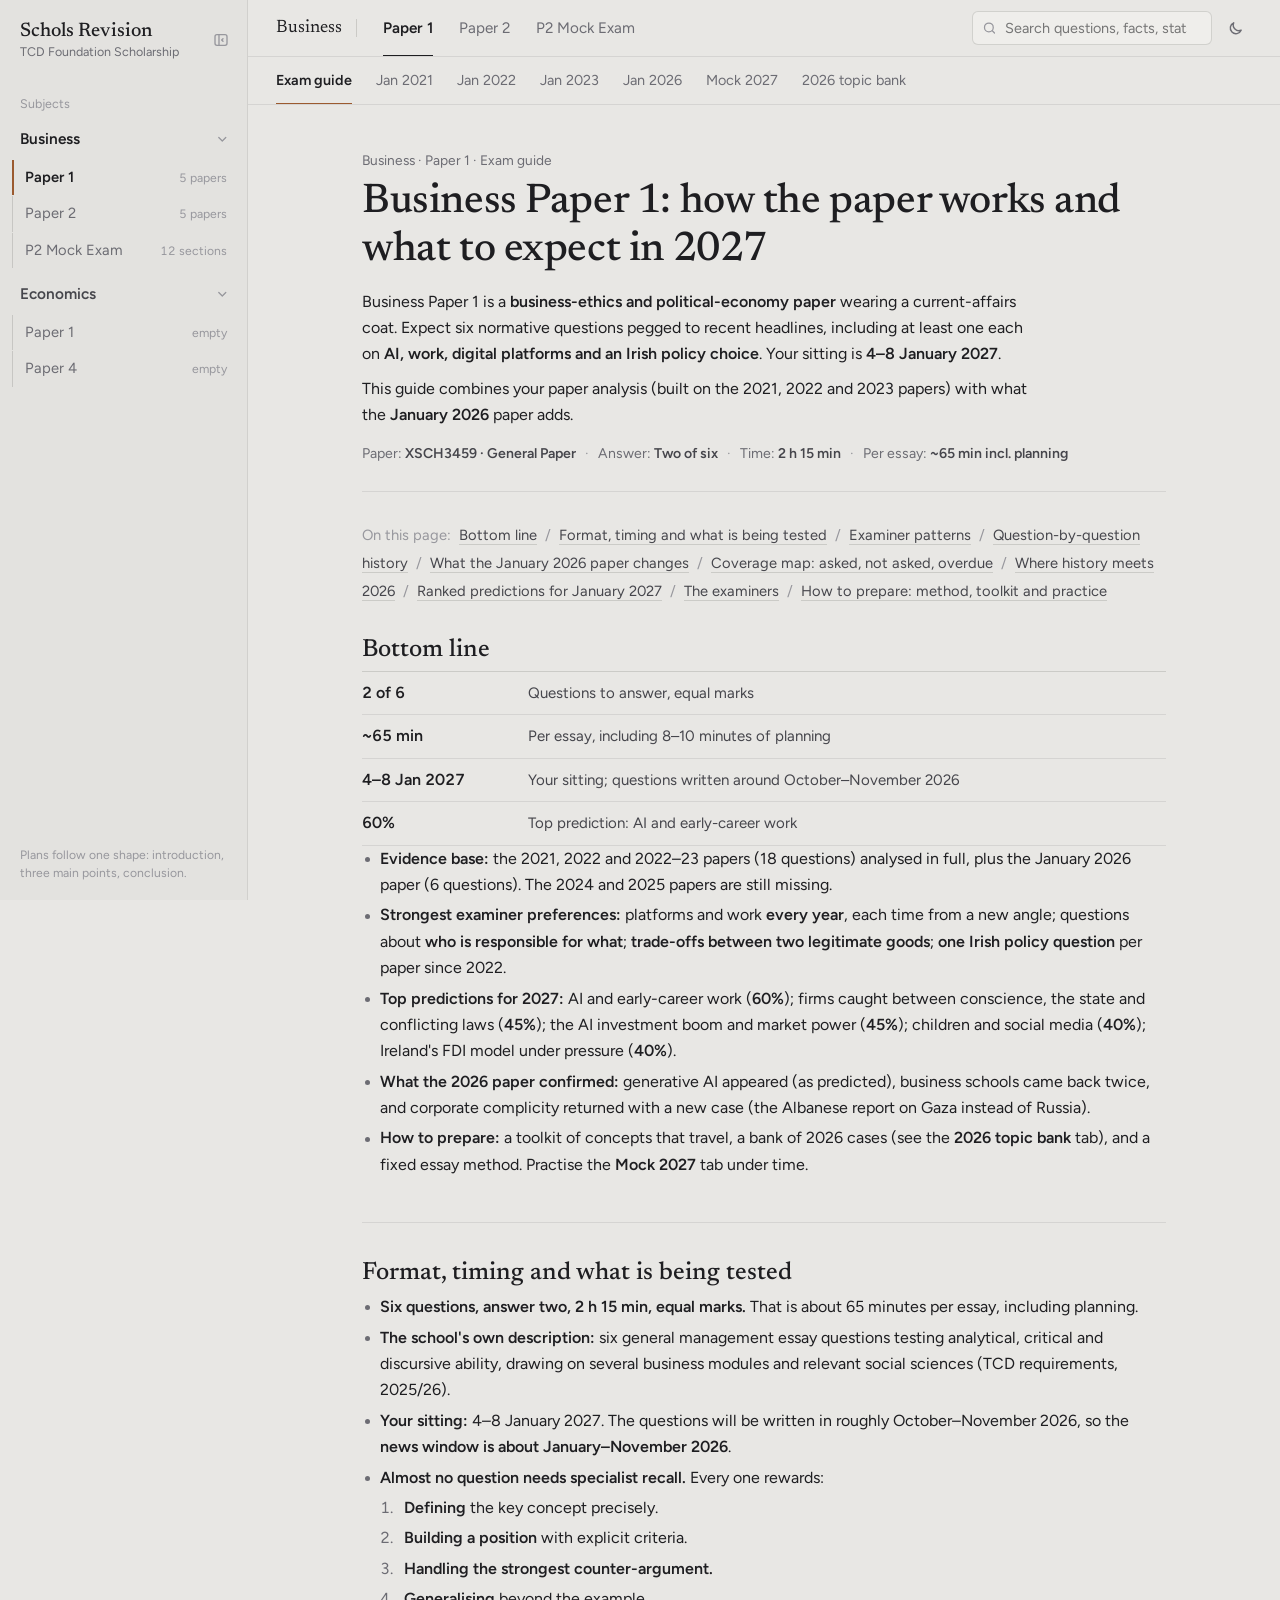
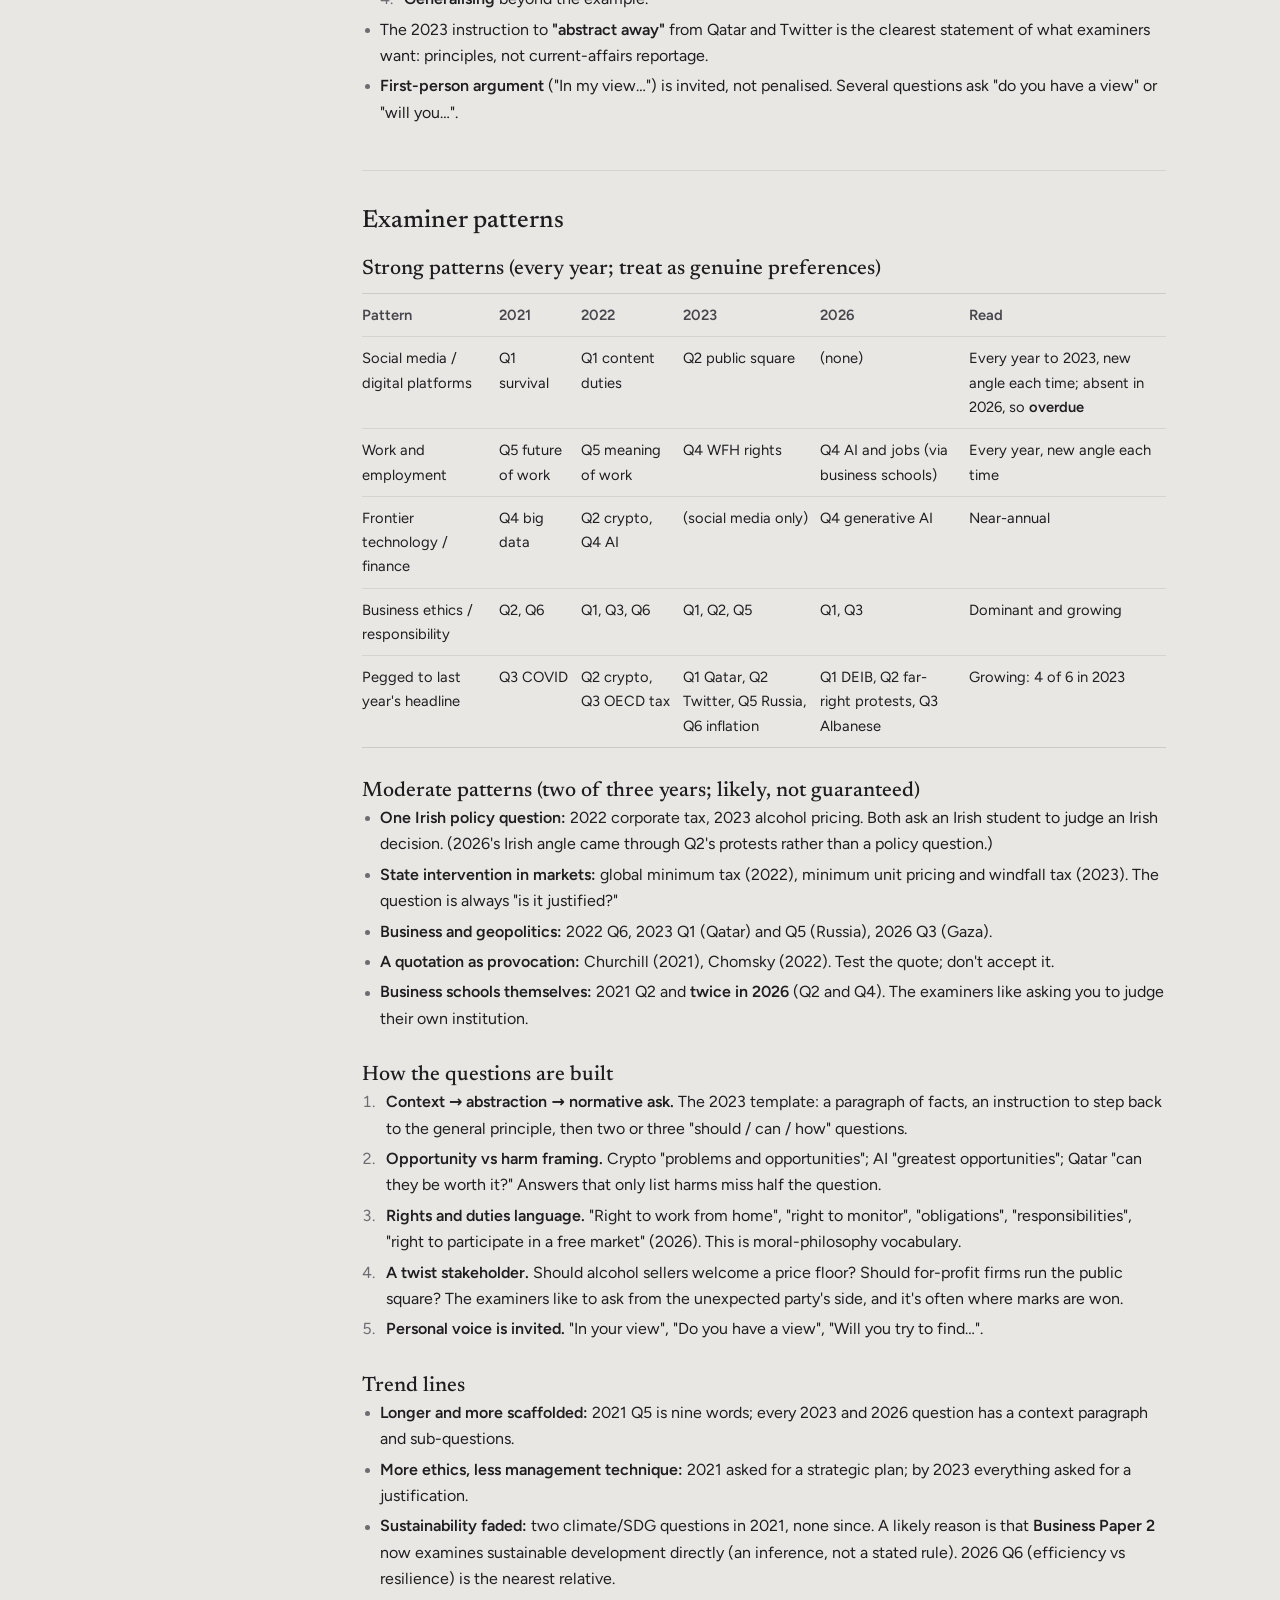
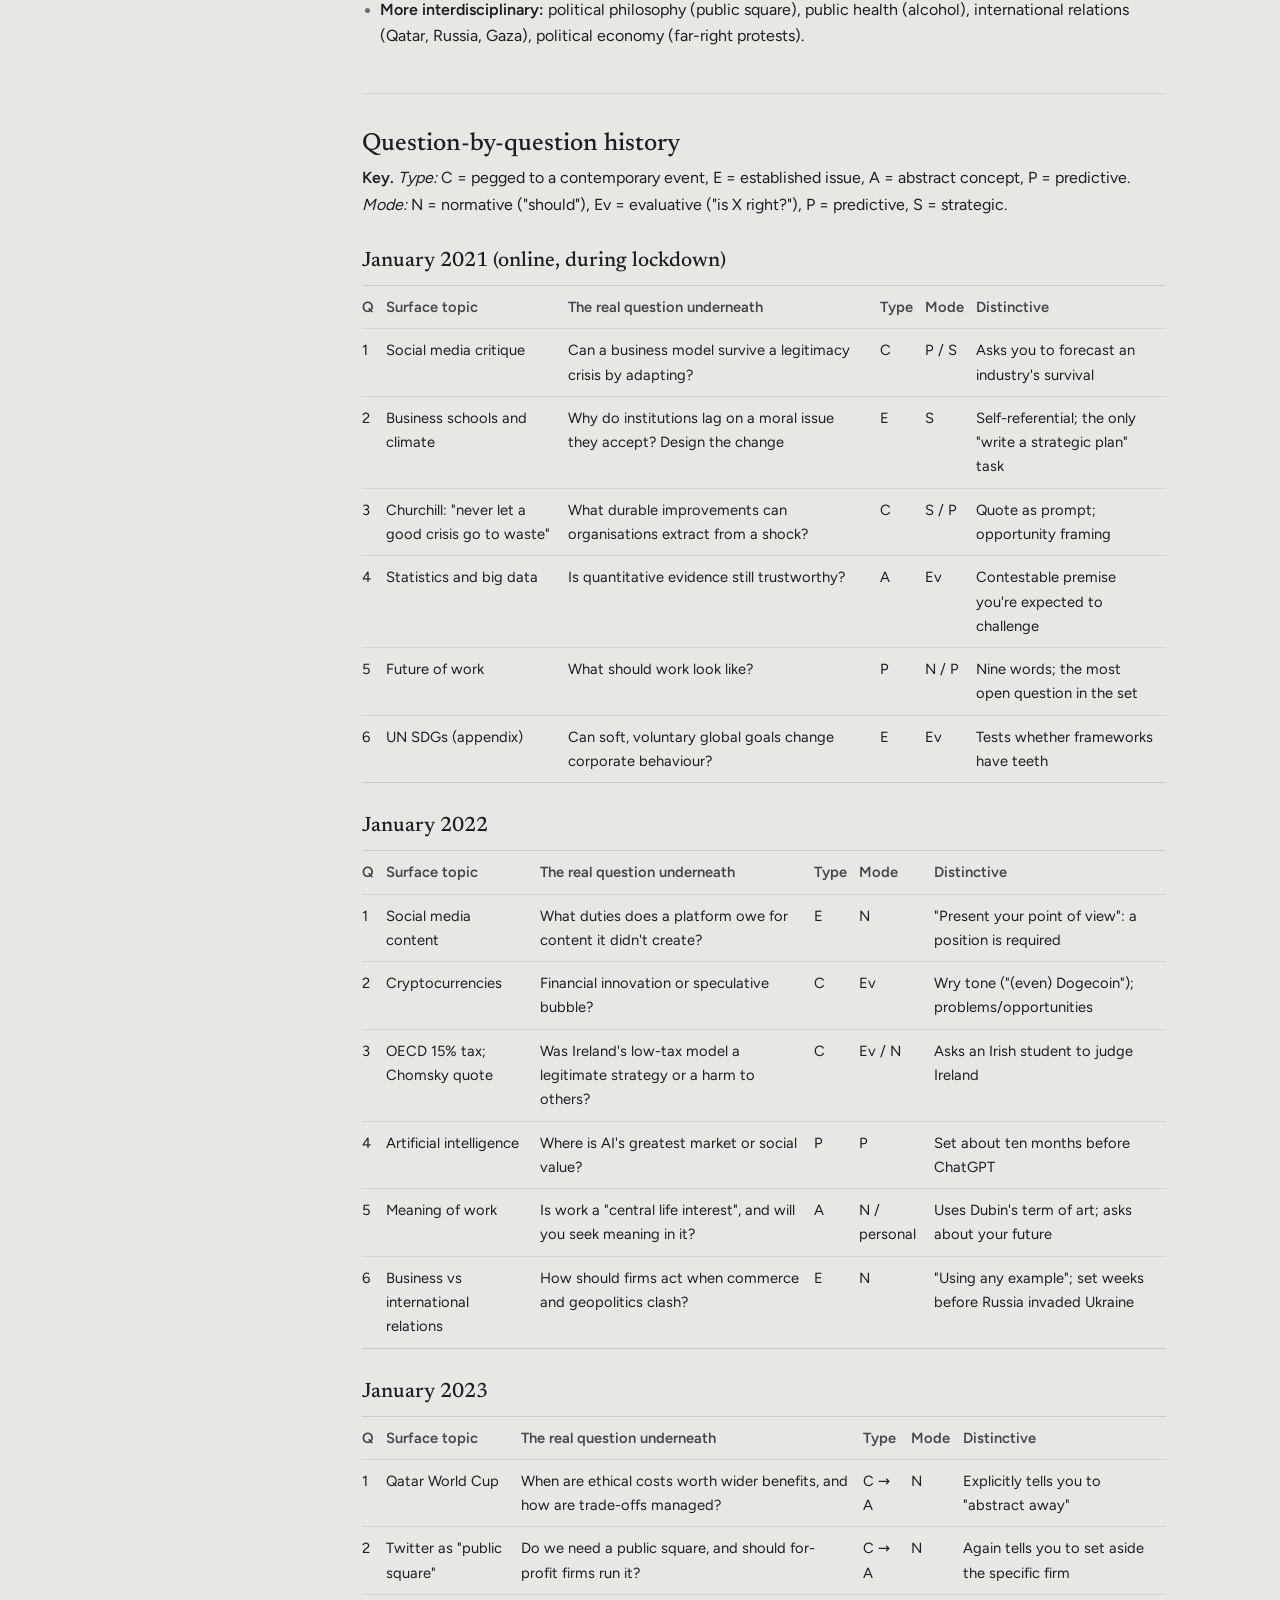
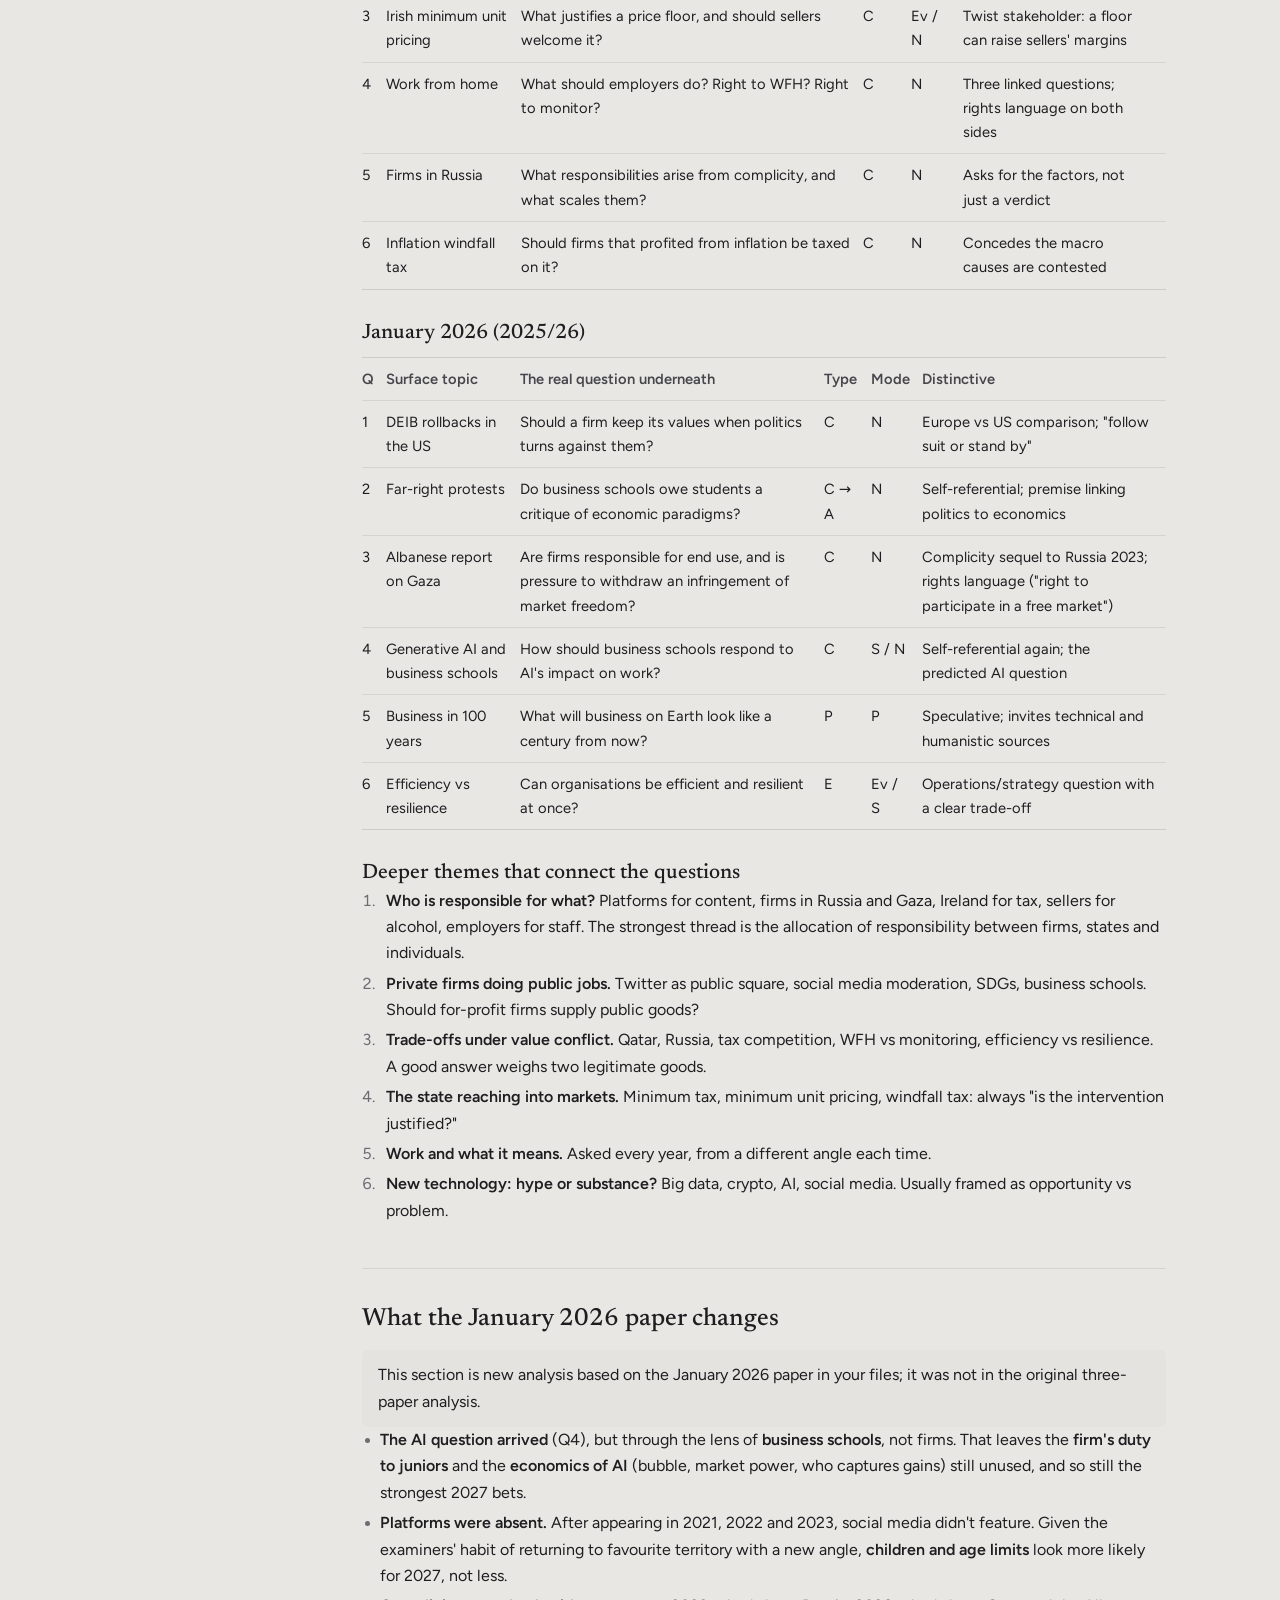
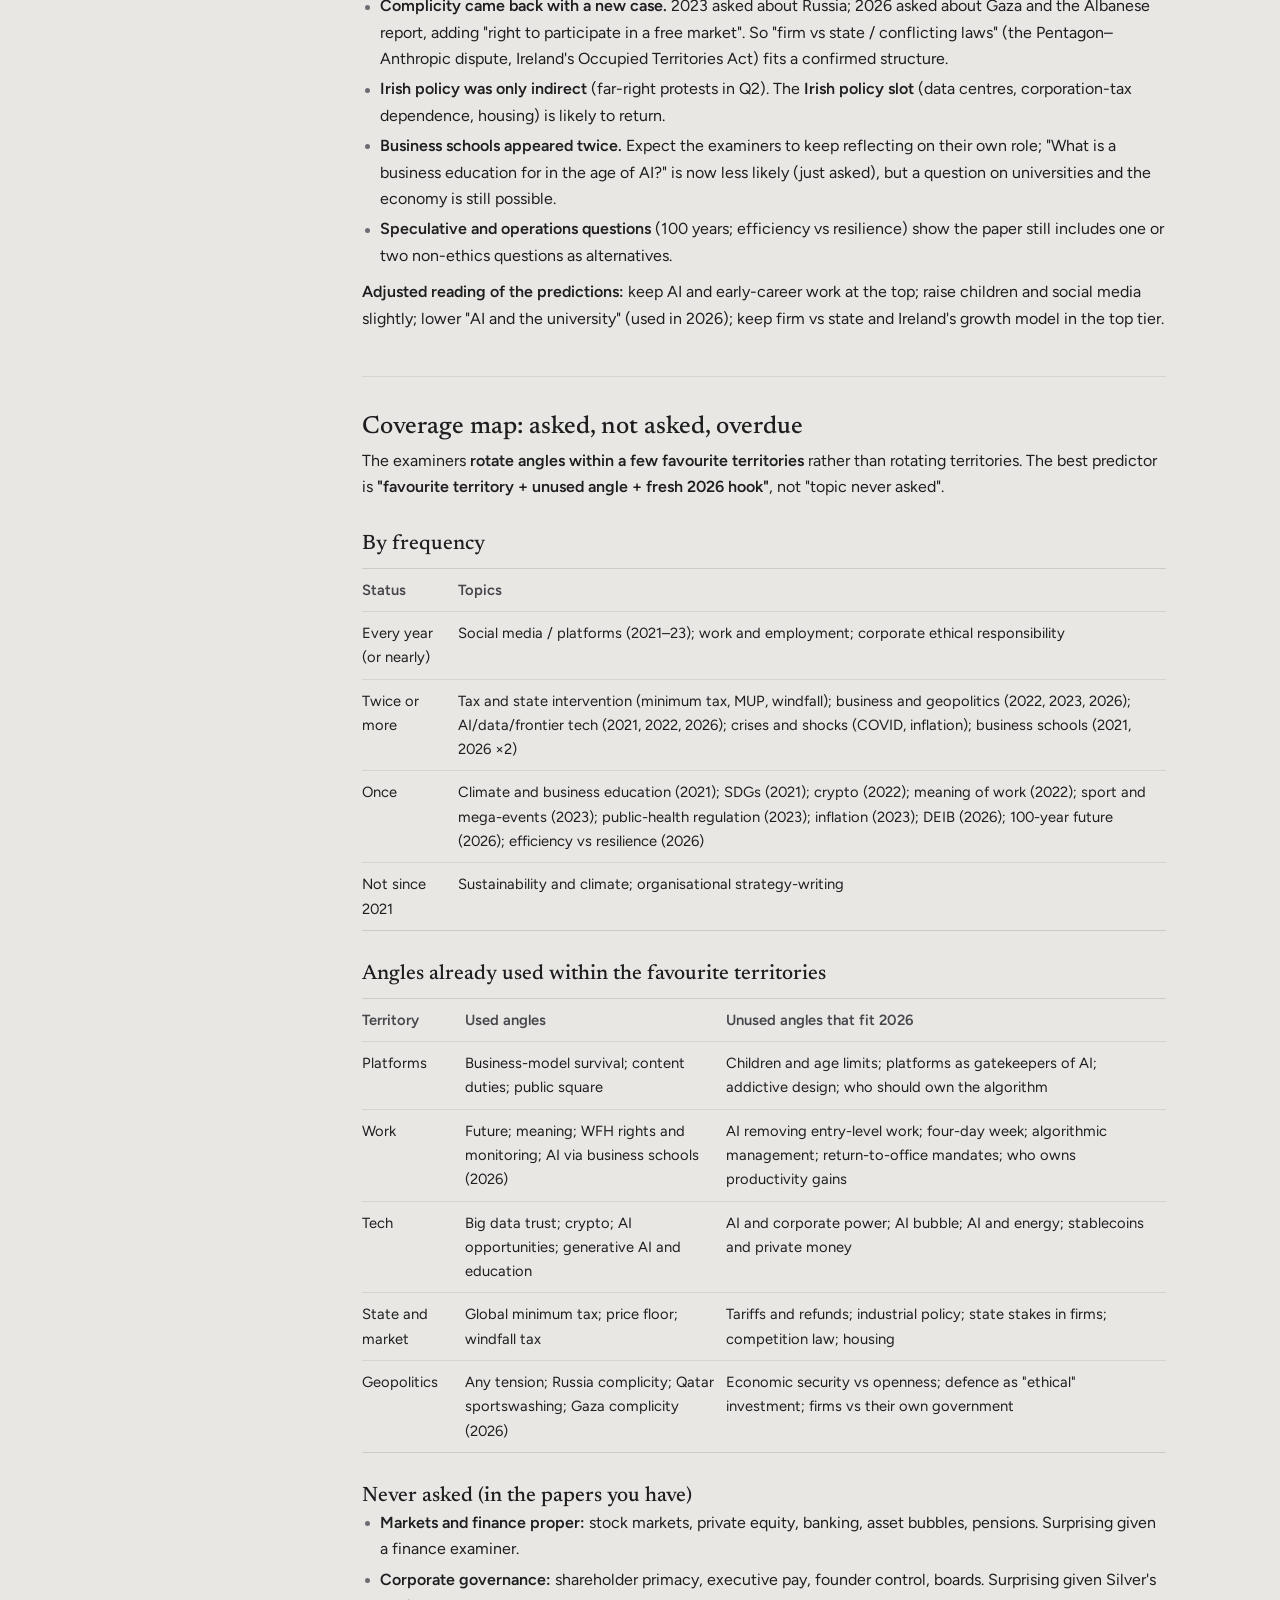
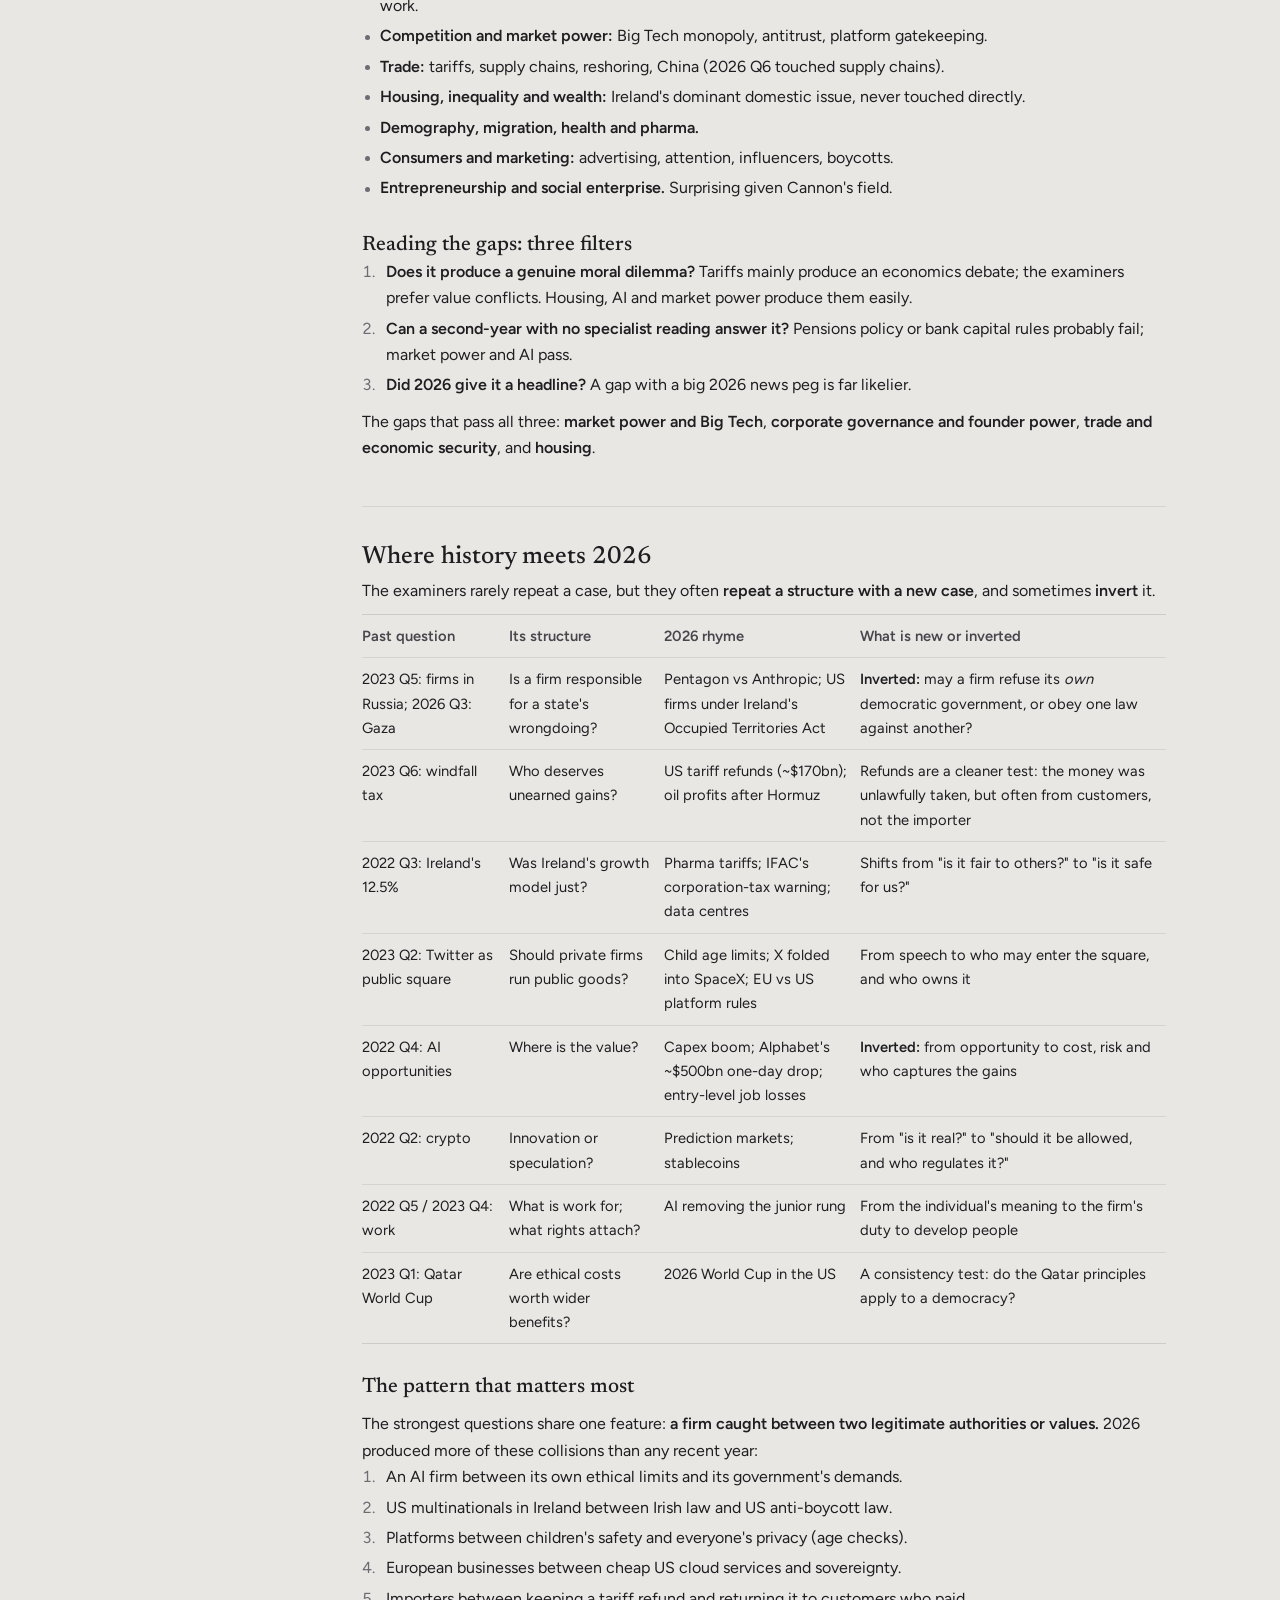
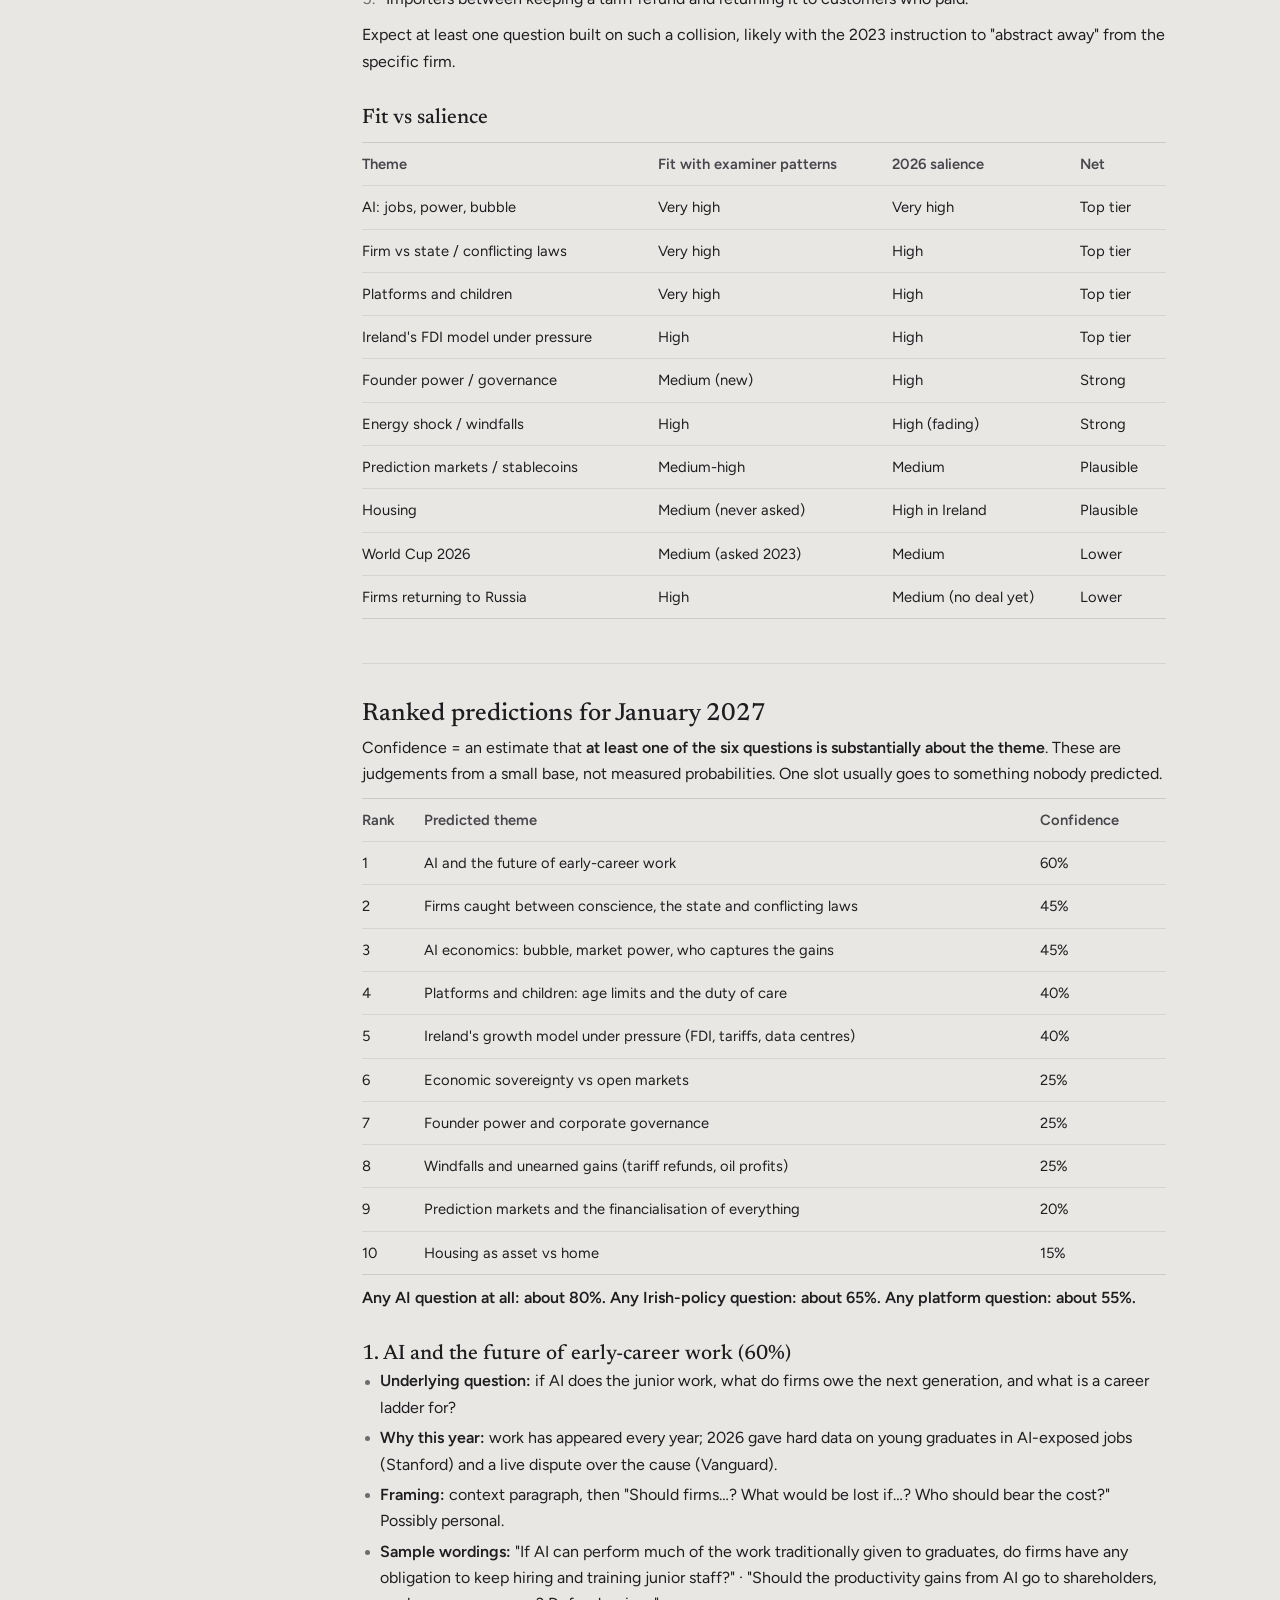
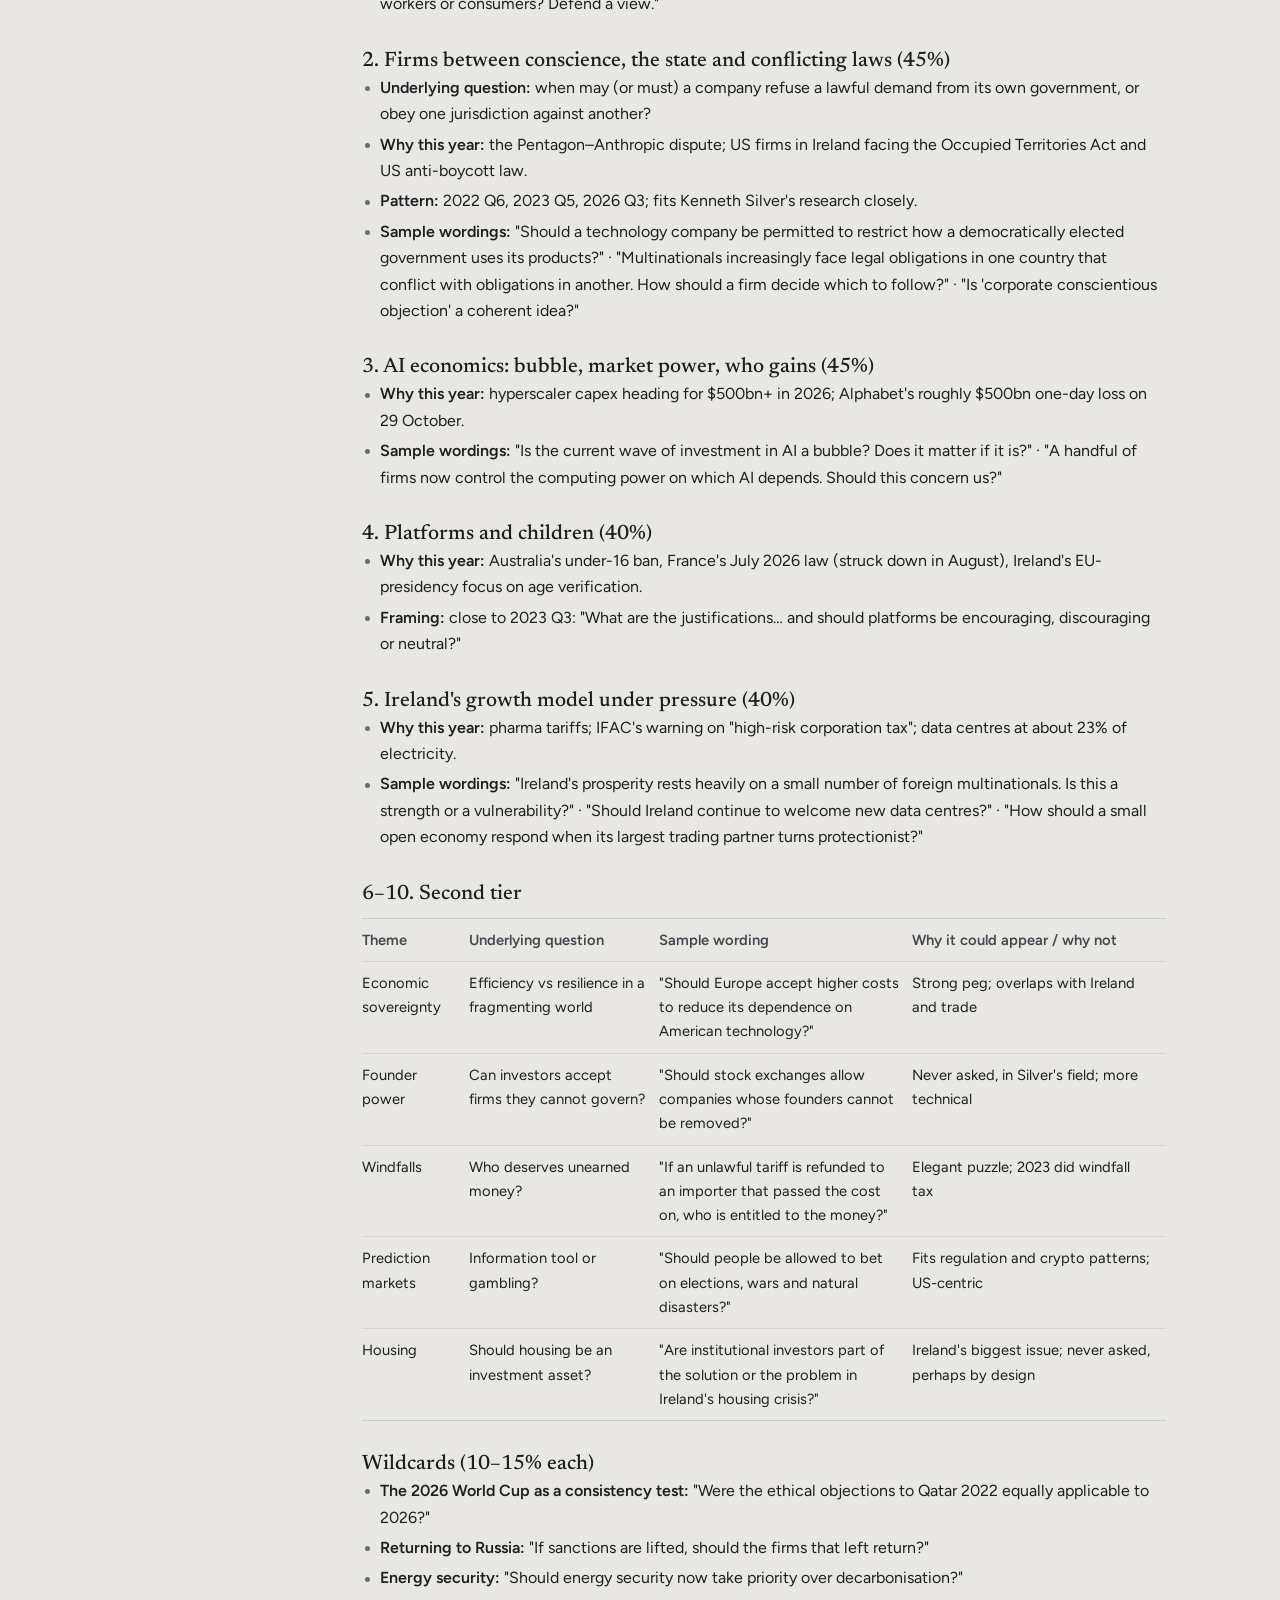
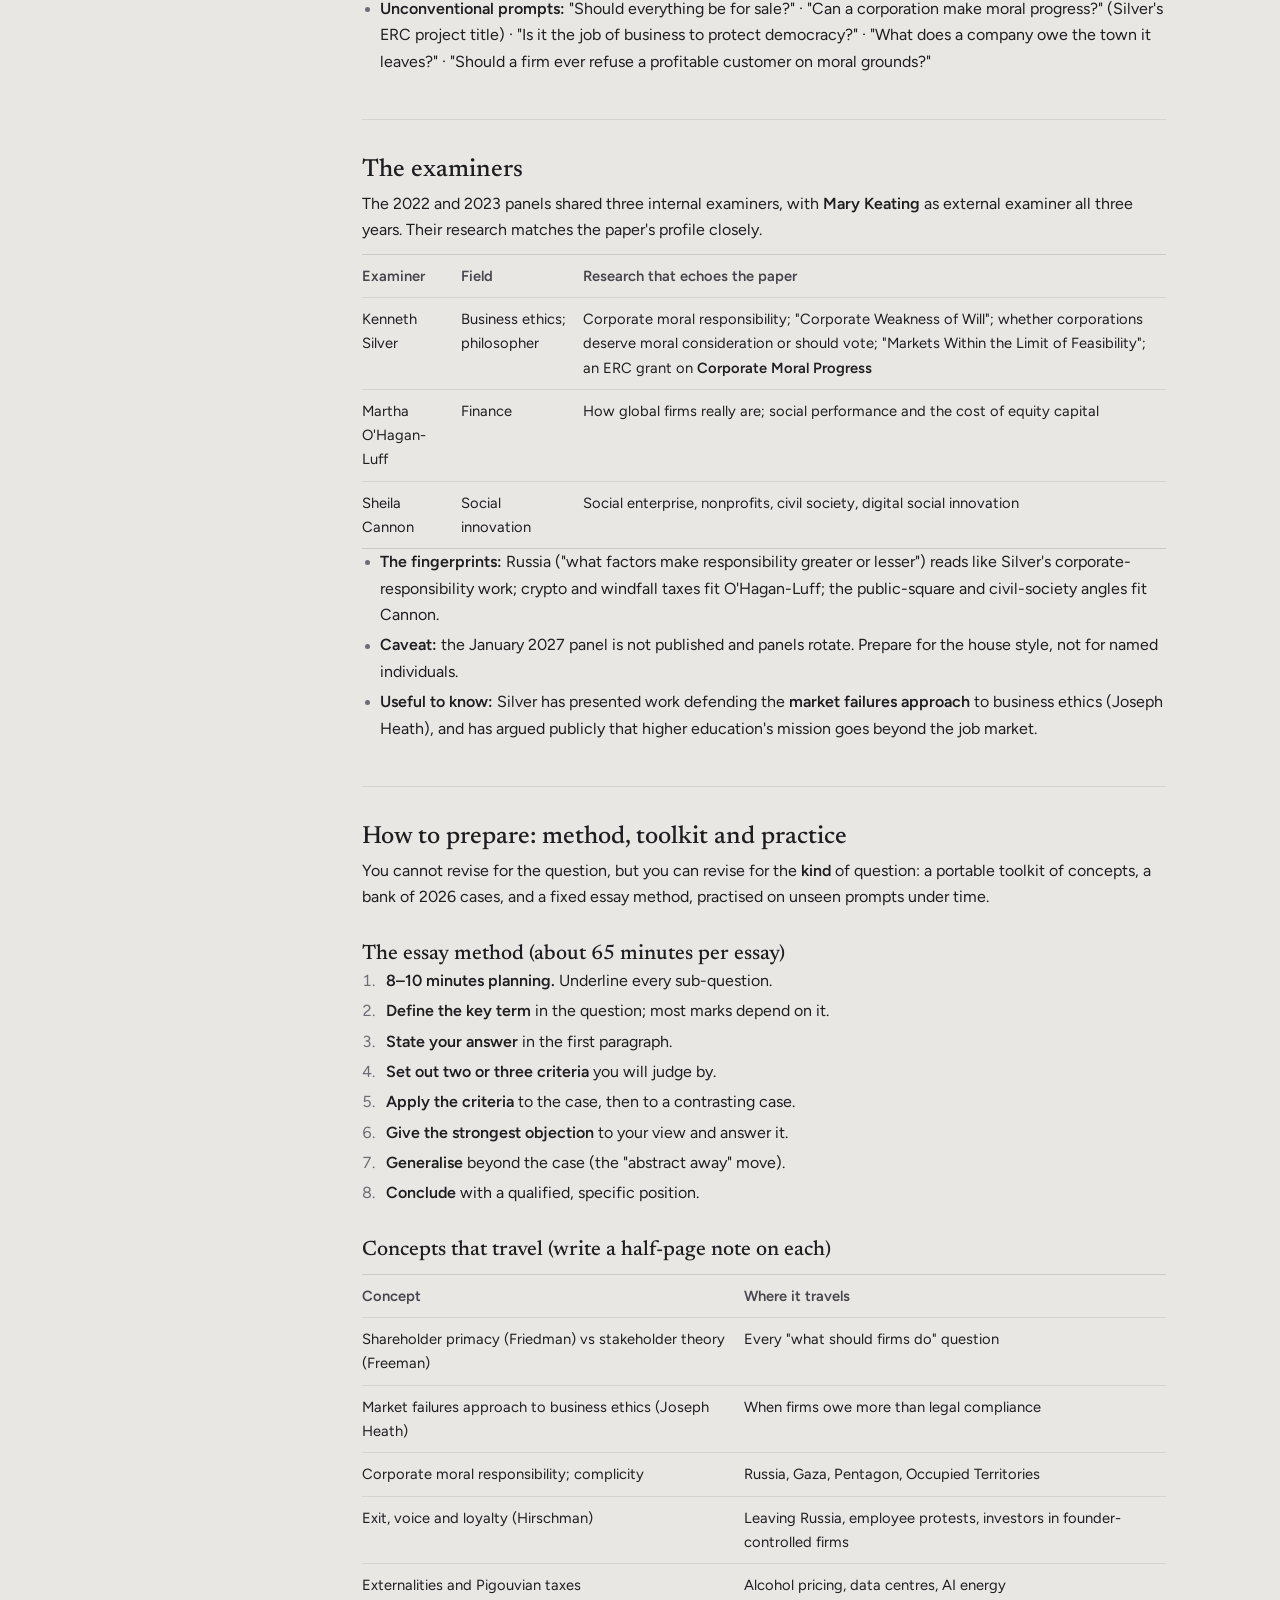
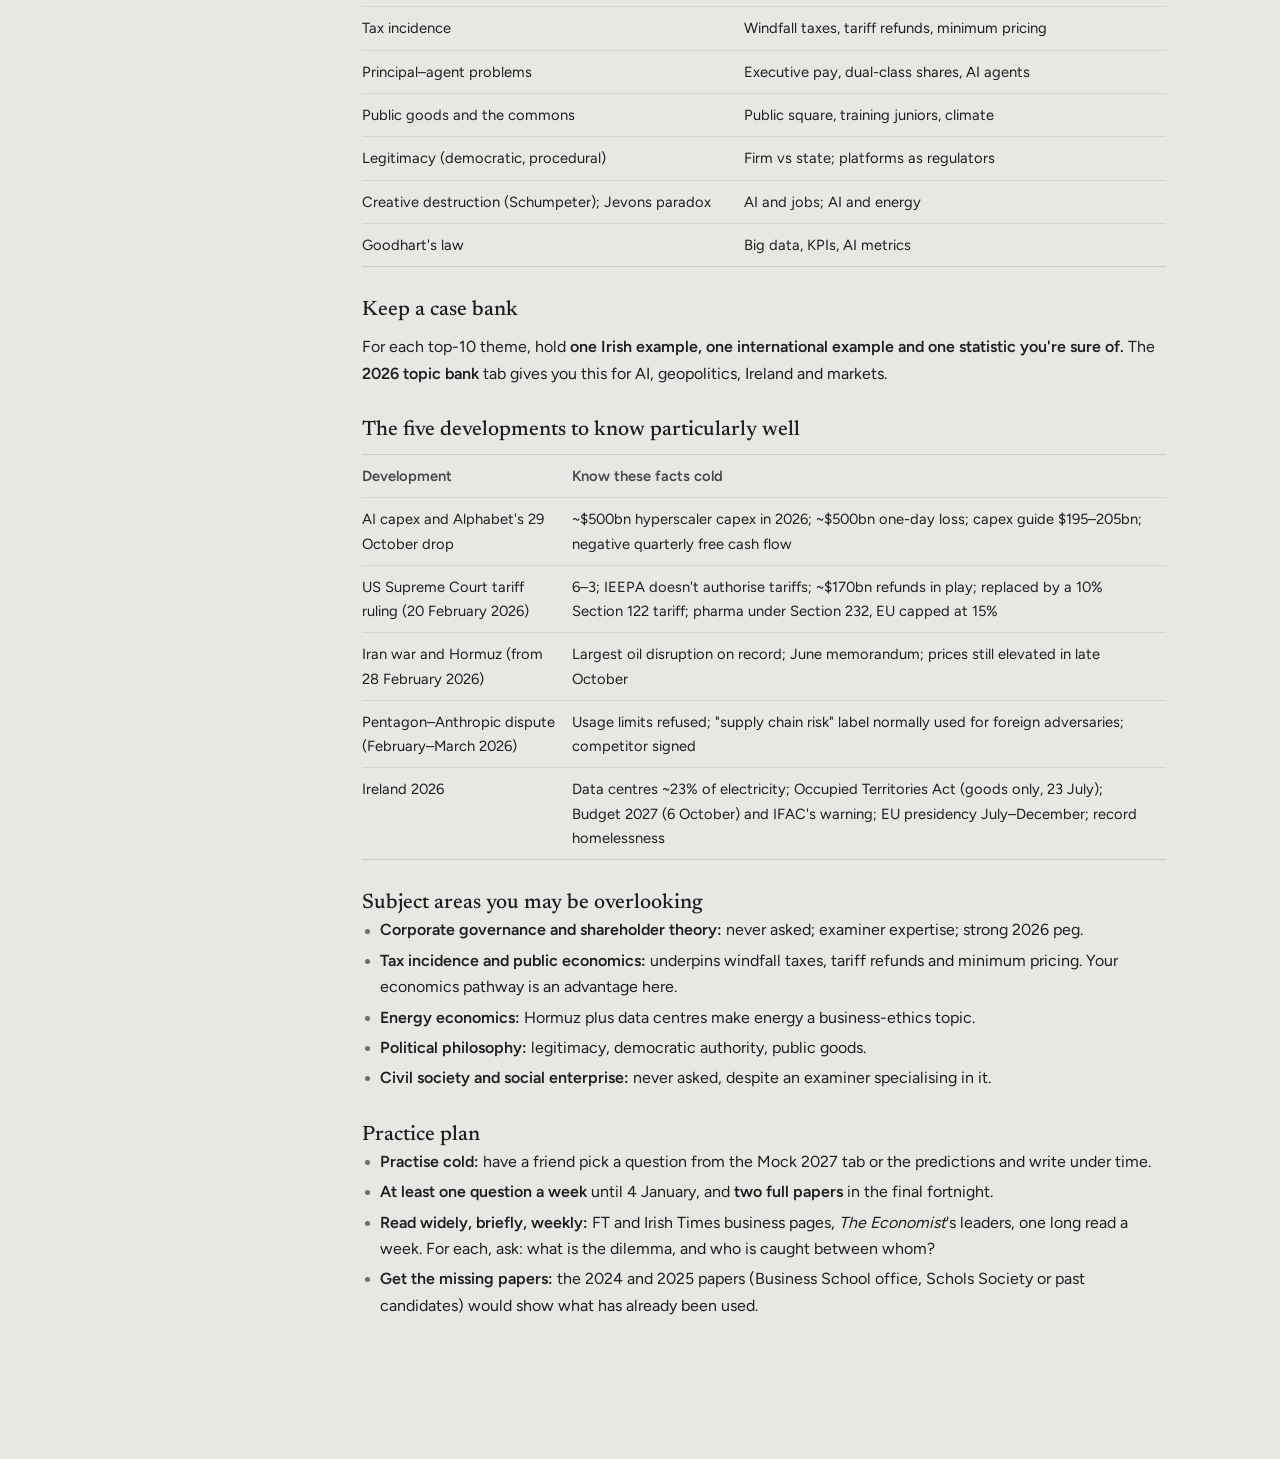
==== commit 2be1e073: "Calmer design, Business Paper 2 and P2 Mock Exam" ====
--- a/index.html
+++ b/index.html
@@ -33,7 +33,7 @@
         </button>
       </div>
       <nav class="side__nav" id="side-nav"></nav>
-      <div class="side__foot"><span class="side__foot-text">Answer two of six · 2 h 15 min · essay plans are intro, three main points, conclusion.</span></div>
+      <div class="side__foot"><span class="side__foot-text">Plans follow one shape: introduction, three main points, conclusion.</span></div>
     </aside>
     <div class="scrim" id="scrim"></div>
 
--- a/assets/css/tokens.css
+++ b/assets/css/tokens.css
@@ -1,6 +1,6 @@
 /* ==========================================================================
    Design tokens
-   Warm graphite base, translucent glass layers, restrained section accents.
+   Warm paper-grey base, flat surfaces, one restrained accent per subject.
    ========================================================================== */
 
 @font-face { font-family: 'Figtree'; src: url('../fonts/figtree-latin-400-normal.woff2') format('woff2'); font-weight: 400; font-style: normal; font-display: swap; }
@@ -116,10 +116,12 @@
   --mark-line-1: #9b5a2f;
   --mark-line-2: #b9a58f;
   --mark-dot: #ffffff;
-  --atmos:
-    radial-gradient(60vw 50vh at 10% 0%, rgba(255, 255, 255, 0.28), transparent 70%),
-    radial-gradient(50vw 50vh at 90% 100%, rgba(200, 196, 188, 0.22), transparent 70%),
-    linear-gradient(180deg, #eae9e6 0%, #e3e2df 100%);
+  --atmos: none;
+  /* Flat surfaces (no glass) */
+  --surface: #efeeeb;
+  --surface-2: #e4e3e0;
+  --side-bg: #e3e2df;
+  --top-bg: #e8e7e4;
 }
 
 /* ---------- Dark theme: deep night-blue glass ---------- */
@@ -187,10 +189,11 @@
   --mark-line-1: #d6d6da;
   --mark-line-2: #8f8f95;
   --mark-dot: #0c0c0d;
-  --atmos:
-    radial-gradient(55vw 50vh at 8% 0%, rgba(255, 255, 255, 0.06), transparent 70%),
-    radial-gradient(45vw 45vh at 96% 100%, rgba(255, 255, 255, 0.04), transparent 70%),
-    linear-gradient(180deg, #111112 0%, #0b0b0c 100%);
+  --atmos: none;
+  --surface: #141415;
+  --surface-2: #1b1b1d;
+  --side-bg: #101011;
+  --top-bg: #0c0c0d;
 }
 
 [data-accent='business'] { --accent: var(--accent-business); }
--- a/assets/css/app.css
+++ b/assets/css/app.css
@@ -1,5 +1,6 @@
 /* ==========================================================================
-   Schols revision: layout, navigation, cards and essay typography
+   Schols revision: layout, navigation and essay typography.
+   Deliberately plain: flat surfaces, hairlines, one accent, text-first.
    ========================================================================== */
 
 *, *::before, *::after { box-sizing: border-box; }
@@ -11,10 +12,10 @@
 [hidden] { display: none !important; }
 
 :root {
-  --side-w: 264px;
-  --side-w-collapsed: 68px;
-  --top-h: 112px;
-  --content-max: 920px;
+  --side-w: 248px;
+  --side-w-collapsed: 60px;
+  --top-h: 104px;
+  --content-max: 860px;
 }
 
 body {
@@ -26,326 +27,296 @@
   line-height: 1.6;
   -webkit-font-smoothing: antialiased;
   overflow-x: hidden;
-  transition: background-color 0.3s var(--ease), color 0.3s var(--ease);
-}
-body::before { content: ''; position: fixed; inset: 0; z-index: -1; pointer-events: none; background: var(--atmos); }
-
-::selection { background: color-mix(in srgb, var(--accent) 30%, transparent); }
-:focus-visible { outline: 2px solid var(--accent); outline-offset: 2px; border-radius: var(--r-xs); }
+}
+
+::selection { background: color-mix(in srgb, var(--accent) 26%, transparent); }
+:focus-visible { outline: 2px solid var(--accent); outline-offset: 2px; border-radius: 4px; }
 * { scrollbar-width: thin; scrollbar-color: var(--thumb) transparent; }
 
-/* ---------- Glass helper ---------- */
-.glass {
-  background: var(--glass-panel);
-  border: 1px solid var(--line-1);
-  box-shadow: var(--glass-highlight), var(--glass-shadow);
-  backdrop-filter: var(--blur);
-  -webkit-backdrop-filter: var(--blur);
-}
+/* Flat surface (the class name is kept from the old glass style) */
+.glass { background: var(--surface); border: 1px solid var(--line-1); }
 
 /* ==========================================================================
    Shell
    ========================================================================== */
-.shell { display: grid; grid-template-columns: var(--side-w) minmax(0, 1fr); min-height: 100vh; transition: grid-template-columns 0.28s var(--ease); }
+.shell { display: grid; grid-template-columns: var(--side-w) minmax(0, 1fr); min-height: 100vh; transition: grid-template-columns 0.25s var(--ease); }
 .shell[data-collapsed='true'] { grid-template-columns: var(--side-w-collapsed) minmax(0, 1fr); }
 
 /* ---------- Sidebar ---------- */
 .side {
   position: sticky; top: 0; height: 100vh;
   display: flex; flex-direction: column;
+  background: var(--side-bg);
   border-right: 1px solid var(--line-1);
-  background: var(--glass-chrome);
-  backdrop-filter: var(--blur); -webkit-backdrop-filter: var(--blur);
   overflow: hidden;
   z-index: 40;
 }
-.side__head { display: flex; align-items: center; gap: 10px; padding: 18px 14px 14px 16px; min-height: 72px; }
-.brand { display: flex; align-items: center; gap: 11px; min-width: 0; }
-.brand__mark {
-  flex: none; width: 36px; height: 36px; border-radius: 11px;
-  display: grid; place-items: center;
-  background: var(--brand-strong); color: var(--brand-on);
-  font-family: var(--font-serif); font-size: 1.15rem; font-weight: 500; letter-spacing: -0.02em;
-}
-.brand__text { min-width: 0; line-height: 1.2; white-space: nowrap; }
-.brand__title { display: block; font-family: var(--font-serif); font-size: 1.16rem; font-weight: 500; color: var(--ink-1); }
-.brand__sub { display: block; font-size: 0.76rem; color: var(--ink-3); }
+.side__head { display: flex; align-items: center; gap: 10px; padding: 20px 12px 16px 20px; min-height: 68px; }
+.brand { display: flex; align-items: baseline; gap: 10px; min-width: 0; }
+.brand__mark { display: none; font-family: var(--font-serif); font-size: 1.35rem; color: var(--ink-1); }
+.brand__text { min-width: 0; line-height: 1.25; white-space: nowrap; }
+.brand__title { display: block; font-family: var(--font-serif); font-size: 1.22rem; font-weight: 500; color: var(--ink-1); }
+.brand__sub { display: block; font-size: 0.78rem; color: var(--ink-3); }
 .side__collapse {
-  margin-left: auto; flex: none; width: 30px; height: 30px; border-radius: 9px;
-  display: grid; place-items: center; color: var(--ink-3);
-  border: 1px solid transparent;
-  transition: background 0.2s, color 0.2s, transform 0.28s var(--ease);
-}
-.side__collapse:hover { background: var(--pressed); color: var(--ink-1); border-color: var(--line-1); }
+  margin-left: auto; flex: none; width: 28px; height: 28px; border-radius: 6px;
+  display: grid; place-items: center; color: var(--ink-4);
+  transition: color 0.2s, transform 0.25s var(--ease);
+}
+.side__collapse:hover { color: var(--ink-1); }
 .shell[data-collapsed='true'] .side__collapse { transform: rotate(180deg); margin-left: 0; }
-.shell[data-collapsed='true'] .side__head { flex-direction: column; padding: 16px 0 10px; gap: 12px; }
+.shell[data-collapsed='true'] .side__head { flex-direction: column; align-items: center; padding: 18px 0 10px; gap: 14px; }
+.shell[data-collapsed='true'] .brand__mark { display: block; }
 .shell[data-collapsed='true'] .brand__text,
 .shell[data-collapsed='true'] .side__label,
 .shell[data-collapsed='true'] .side__papers,
 .shell[data-collapsed='true'] .side__foot-text,
 .shell[data-collapsed='true'] .subject__chev { display: none; }
 
-.side__nav { flex: 1; overflow-y: auto; padding: 6px 10px 16px; }
-.side__label { padding: 14px 8px 6px; font-size: 0.74rem; font-weight: 600; color: var(--ink-4); letter-spacing: 0.02em; }
-.subject { margin-bottom: 4px; }
+.side__nav { flex: 1; overflow-y: auto; padding: 4px 12px 16px; }
+.side__label { padding: 14px 8px 6px; font-size: 0.78rem; color: var(--ink-4); }
+.subject { margin-bottom: 6px; }
 .subject__btn {
-  width: 100%; display: flex; align-items: center; gap: 11px;
-  padding: 9px 10px; border-radius: 11px; text-align: left;
-  color: var(--ink-2); font-weight: 600; font-size: 0.97rem;
-  transition: background 0.18s, color 0.18s;
-}
-.subject__btn:hover { background: var(--pressed); color: var(--ink-1); }
-.subject__icon {
-  flex: none; width: 30px; height: 30px; border-radius: 9px; display: grid; place-items: center;
-  font-family: var(--font-serif); font-size: 1rem; font-weight: 500;
-  background: color-mix(in srgb, var(--accent) 14%, transparent);
-  color: var(--accent);
-}
+  width: 100%; display: flex; align-items: center; gap: 10px;
+  padding: 7px 8px; border-radius: 6px; text-align: left;
+  color: var(--ink-2); font-weight: 600; font-size: 0.96rem;
+  transition: color 0.18s;
+}
+.subject__btn:hover { color: var(--ink-1); }
+.subject__icon { display: none; font-family: var(--font-serif); font-size: 1.05rem; font-weight: 500; width: 28px; text-align: center; color: var(--ink-3); }
 .subject[data-active='true'] > .subject__btn { color: var(--ink-1); }
-.subject[data-active='true'] .subject__icon { background: var(--accent); color: var(--brand-on); }
-.subject__chev { margin-left: auto; color: var(--ink-4); transition: transform 0.22s var(--ease); }
+.subject[data-active='true'] .subject__icon { color: var(--accent); }
+.subject__chev { margin-left: auto; color: var(--ink-4); transition: transform 0.2s var(--ease); }
 .subject[data-open='true'] .subject__chev { transform: rotate(90deg); }
-.side__papers { display: grid; grid-template-rows: 0fr; transition: grid-template-rows 0.25s var(--ease); }
+.side__papers { display: grid; grid-template-rows: 0fr; transition: grid-template-rows 0.22s var(--ease); }
 .subject[data-open='true'] .side__papers { grid-template-rows: 1fr; }
-.side__papers > ul { overflow: hidden; padding-left: 26px; list-style: none; margin: 0; }
+.side__papers > ul { overflow: hidden; padding-left: 8px; list-style: none; margin: 0; }
 .side ul, .md ul, .md ol { list-style: none; padding: 0; margin: 0; }
 .side__paper {
-  display: flex; align-items: center; gap: 8px; margin: 2px 0;
-  padding: 7px 10px; border-radius: 9px; font-size: 0.92rem; color: var(--ink-3);
-  border-left: 2px solid var(--line-2); border-radius: 0 9px 9px 0;
-  transition: background 0.18s, color 0.18s, border-color 0.18s;
-}
-.side__paper:hover { color: var(--ink-1); background: var(--pressed); }
-.side__paper[aria-current='page'] { color: var(--ink-1); font-weight: 600; border-left-color: var(--accent); background: color-mix(in srgb, var(--accent) 9%, transparent); }
-.side__paper-count { margin-left: auto; font-size: 0.75rem; color: var(--ink-4); font-variant-numeric: tabular-nums; }
-.side__foot { padding: 12px 16px 16px; border-top: 1px solid var(--line-1); font-size: 0.76rem; color: var(--ink-4); line-height: 1.45; }
+  display: flex; align-items: baseline; gap: 8px; margin: 1px 0;
+  padding: 6px 8px 6px 12px; font-size: 0.92rem; color: var(--ink-3);
+  border-left: 1px solid var(--line-2);
+  transition: color 0.18s, border-color 0.18s;
+}
+.side__paper:hover { color: var(--ink-1); }
+.side__paper[aria-current='page'] { color: var(--ink-1); font-weight: 600; border-left: 2px solid var(--accent); padding-left: 11px; }
+.side__paper-count { margin-left: auto; font-size: 0.76rem; color: var(--ink-4); font-weight: 400; font-variant-numeric: tabular-nums; }
+.side__foot { padding: 14px 20px 18px; font-size: 0.76rem; color: var(--ink-4); line-height: 1.5; }
+.shell[data-collapsed='true'] .subject__icon { display: block; }
 .shell[data-collapsed='true'] .subject__btn { justify-content: center; padding: 8px 0; }
 .shell[data-collapsed='true'] .subject__btn > span:not(.subject__icon) { display: none; }
 
 /* ---------- Top bars ---------- */
 .main { min-width: 0; display: flex; flex-direction: column; }
-.top {
-  position: sticky; top: 0; z-index: 30;
-  background: var(--glass-chrome);
-  backdrop-filter: var(--blur); -webkit-backdrop-filter: var(--blur);
-  border-bottom: 1px solid var(--line-1);
-}
-.top__row { display: flex; align-items: center; gap: 14px; padding: 0 22px; height: 60px; }
-.menu-btn { display: none; width: 36px; height: 36px; border-radius: 10px; place-items: center; color: var(--ink-2); border: 1px solid var(--line-2); }
-.crumb { font-size: 0.85rem; color: var(--ink-3); white-space: nowrap; display: flex; align-items: center; gap: 8px; }
-.crumb strong { color: var(--ink-1); font-weight: 600; }
-.crumb__subject { font-family: var(--font-serif); font-size: 1.1rem; color: var(--ink-1); }
-.crumb__sep { width: 1px; height: 22px; background: var(--line-2); margin-left: 6px; }
+.top { position: sticky; top: 0; z-index: 30; background: var(--top-bg); border-bottom: 1px solid var(--line-1); }
+.top__row { display: flex; align-items: center; gap: 14px; padding: 0 28px; height: 56px; }
+.menu-btn { display: none; width: 34px; height: 34px; border-radius: 6px; place-items: center; color: var(--ink-2); }
+.crumb { white-space: nowrap; display: flex; align-items: center; gap: 10px; }
+.crumb__subject { font-family: var(--font-serif); font-size: 1.12rem; color: var(--ink-1); }
+.crumb__sep { width: 1px; height: 18px; background: var(--line-2); margin-left: 4px; }
 
 .tabs { position: relative; display: flex; gap: 2px; overflow-x: auto; scrollbar-width: none; }
 .tabs::-webkit-scrollbar { display: none; }
 .tab {
-  position: relative; flex: none; padding: 0 14px; height: 60px; display: flex; align-items: center;
-  font-size: 0.96rem; font-weight: 500; color: var(--ink-3); white-space: nowrap;
-  transition: color 0.18s;
+  position: relative; flex: none; padding: 0 12px; height: 56px; display: flex; align-items: center;
+  font-size: 0.95rem; color: var(--ink-3); white-space: nowrap; transition: color 0.18s;
 }
 .tab:hover { color: var(--ink-1); }
 .tab[aria-current='page'] { color: var(--ink-1); font-weight: 600; }
-.tab[aria-current='page']::after { content: ''; position: absolute; left: 12px; right: 12px; bottom: -1px; height: 2px; border-radius: 2px; background: var(--accent); }
-.tabs--papers { margin-left: 6px; }
-.top__tools { margin-left: auto; display: flex; align-items: center; gap: 8px; }
+.tab[aria-current='page']::after { content: ''; position: absolute; left: 12px; right: 12px; bottom: -1px; height: 2px; background: var(--ink-1); }
+.top__tools { margin-left: auto; display: flex; align-items: center; gap: 6px; }
 
 .searchbox { position: relative; }
 .searchbox input {
-  width: 260px; height: 38px; padding: 0 12px 0 36px; border-radius: 11px;
-  border: 1px solid var(--line-2); background: var(--inset); color: var(--ink-1);
-  font-size: 0.92rem; outline: none; transition: border-color 0.2s, width 0.25s var(--ease);
-}
-.searchbox input:focus { border-color: color-mix(in srgb, var(--accent) 55%, var(--line-2)); }
-.searchbox svg { position: absolute; left: 11px; top: 50%; transform: translateY(-50%); color: var(--ink-4); pointer-events: none; }
-.icon-btn { width: 38px; height: 38px; border-radius: 11px; display: grid; place-items: center; color: var(--ink-2); border: 1px solid var(--line-2); background: var(--inset); transition: color 0.2s, border-color 0.2s; }
-.icon-btn:hover { color: var(--ink-1); border-color: var(--line-3); }
-
-.subtabs { display: flex; align-items: center; gap: 4px; padding: 0 22px; height: 52px; border-top: 1px solid var(--line-1); overflow-x: auto; scrollbar-width: none; }
+  width: 240px; height: 34px; padding: 0 10px 0 32px; border-radius: 6px;
+  border: 1px solid var(--line-2); background: var(--surface); color: var(--ink-1);
+  font-size: 0.9rem; outline: none; transition: border-color 0.2s, width 0.25s var(--ease);
+}
+.searchbox input:focus { border-color: var(--line-3); }
+.searchbox svg { position: absolute; left: 10px; top: 50%; transform: translateY(-50%); color: var(--ink-4); pointer-events: none; }
+.icon-btn { width: 34px; height: 34px; border-radius: 6px; display: grid; place-items: center; color: var(--ink-3); transition: color 0.2s; }
+.icon-btn:hover { color: var(--ink-1); }
+
+.subtabs { display: flex; align-items: stretch; gap: 0; padding: 0 16px; height: 48px; border-top: 1px solid var(--line-1); overflow-x: auto; scrollbar-width: none; }
 .subtabs::-webkit-scrollbar { display: none; }
 .subtab {
-  flex: none; height: 34px; padding: 0 14px; border-radius: 999px; display: flex; align-items: center; gap: 7px;
-  font-size: 0.89rem; font-weight: 500; color: var(--ink-3); border: 1px solid transparent; white-space: nowrap;
-  transition: background 0.18s, color 0.18s, border-color 0.18s;
-}
-.subtab:hover { color: var(--ink-1); background: var(--pressed); }
-.subtab[aria-current='page'] { color: var(--ink-1); font-weight: 600; background: var(--glass-panel-solid); border-color: var(--line-2); box-shadow: 0 1px 2px rgba(var(--shadow-rgb), calc(0.08 * var(--shadow-k))); }
-.subtab__dot { width: 7px; height: 7px; border-radius: 50%; background: var(--line-3); }
-.subtab[aria-current='page'] .subtab__dot { background: var(--accent); }
-.subtab__kind { font-size: 0.72rem; color: var(--ink-4); font-weight: 500; }
+  position: relative; flex: none; padding: 0 12px; display: flex; align-items: center;
+  font-size: 0.9rem; color: var(--ink-3); white-space: nowrap; transition: color 0.18s;
+}
+.subtab:hover { color: var(--ink-1); }
+.subtab[aria-current='page'] { color: var(--ink-1); font-weight: 600; }
+.subtab[aria-current='page']::after { content: ''; position: absolute; left: 12px; right: 12px; bottom: -1px; height: 2px; background: var(--accent); }
+.subtab__num { color: var(--ink-4); font-variant-numeric: tabular-nums; margin-right: 6px; font-weight: 400; }
+.subtab-gap { flex: none; width: 1px; margin: 14px 6px; background: var(--line-2); }
 
 /* ==========================================================================
    Page content
    ========================================================================== */
-.page { width: 100%; max-width: var(--content-max); margin: 0 auto; padding: 38px 26px 120px; }
-.hero { margin-bottom: 26px; }
-.eyebrow { font-size: 0.84rem; font-weight: 600; color: var(--accent); margin-bottom: 6px; display: flex; gap: 8px; flex-wrap: wrap; align-items: center; }
-.eyebrow span + span::before { content: '·'; margin-right: 8px; color: var(--ink-4); }
-.hero h1 { font-family: var(--font-serif); font-weight: 500; font-size: clamp(2rem, 3.6vw, 2.8rem); line-height: 1.12; letter-spacing: -0.015em; }
-.hero__summary { margin-top: 12px; color: var(--ink-2); font-size: 1.04rem; max-width: 70ch; }
+.page { width: 100%; max-width: var(--content-max); margin: 0 auto; padding: 44px 28px 140px; }
+.hero { margin-bottom: 30px; padding-bottom: 26px; border-bottom: 1px solid var(--line-1); }
+.eyebrow { font-size: 0.86rem; color: var(--ink-3); margin-bottom: 8px; }
+.hero h1 { font-family: var(--font-serif); font-weight: 500; font-size: clamp(2rem, 3.4vw, 2.6rem); line-height: 1.15; letter-spacing: -0.01em; }
+.hero__summary { margin-top: 14px; color: var(--ink-2); font-size: 1.03rem; max-width: 68ch; }
+.hero__summary p { color: var(--ink-2); }
 .hero__summary p + p { margin-top: 8px; }
-.chips { display: flex; flex-wrap: wrap; gap: 6px; margin-top: 14px; }
-.chip { display: inline-flex; align-items: center; gap: 6px; padding: 4px 10px; border-radius: 999px; font-size: 0.8rem; color: var(--ink-2); border: 1px solid var(--line-2); background: var(--inset); }
-.chip strong { color: var(--ink-1); font-weight: 600; }
-.chip--accent { color: var(--accent); border-color: color-mix(in srgb, var(--accent) 35%, transparent); background: color-mix(in srgb, var(--accent) 8%, transparent); }
-.chip--warn { color: var(--clue); border-color: color-mix(in srgb, var(--clue) 35%, transparent); }
-
-.toolbar { display: flex; align-items: center; gap: 8px; margin: 22px 0 14px; flex-wrap: wrap; }
-.toolbar__title { font-size: 0.85rem; color: var(--ink-3); margin-right: auto; }
-.btn { height: 34px; padding: 0 13px; border-radius: 10px; font-size: 0.85rem; font-weight: 500; color: var(--ink-2); border: 1px solid var(--line-2); background: var(--inset); transition: color 0.18s, border-color 0.18s; }
-.btn:hover { color: var(--ink-1); border-color: var(--line-3); }
-
-.section-head { display: flex; align-items: baseline; gap: 12px; margin: 40px 0 14px; scroll-margin-top: calc(var(--top-h) + 16px); }
-.section-head h2 { font-family: var(--font-serif); font-weight: 500; font-size: 1.6rem; letter-spacing: -0.01em; }
-.section-head p { color: var(--ink-3); font-size: 0.9rem; }
-.section-intro { color: var(--ink-2); margin: -4px 0 14px; max-width: 72ch; }
+.hero__meta { margin-top: 14px; font-size: 0.88rem; color: var(--ink-3); }
+.hero__meta strong { color: var(--ink-2); font-weight: 600; }
+.hero__meta span + span::before { content: '·'; margin: 0 9px; color: var(--ink-4); }
+
+.contents { margin: 0 0 30px; font-size: 0.92rem; color: var(--ink-3); line-height: 1.9; }
+.contents__label { color: var(--ink-4); margin-right: 8px; }
+.contents a { color: var(--ink-2); border-bottom: 1px solid var(--line-2); }
+.contents a:hover { color: var(--ink-1); border-bottom-color: var(--ink-3); }
+.contents a + a::before { content: ''; }
+.contents__sep { color: var(--ink-4); margin: 0 8px; }
+
+.note-inline { font-size: 0.84rem; color: var(--clue); }
+
+.toolbar { display: flex; align-items: center; gap: 4px; margin: 8px 0 14px; flex-wrap: wrap; }
+.toolbar__title { font-size: 0.88rem; color: var(--ink-3); margin-right: auto; }
+.btn { height: 30px; padding: 0 10px; border-radius: 6px; font-size: 0.85rem; color: var(--ink-3); transition: color 0.18s, background 0.18s; }
+.btn:hover { color: var(--ink-1); background: var(--surface); }
+
+.section-head { margin: 44px 0 14px; scroll-margin-top: calc(var(--top-h) + 16px); }
+.section-head h2 { font-family: var(--font-serif); font-weight: 500; font-size: 1.5rem; }
+.section-head p { color: var(--ink-3); font-size: 0.92rem; margin-top: 2px; }
+.section-intro { color: var(--ink-2); margin: -4px 0 16px; max-width: 70ch; }
 
 /* ---------- Question / topic cards ---------- */
-.qlist { display: grid; gap: 14px; }
-.qcard { border-radius: var(--r-lg); scroll-margin-top: calc(var(--top-h) + 16px); overflow: hidden; }
-.qcard__head { padding: 22px 24px 18px; }
-.qcard__meta { display: flex; align-items: center; gap: 8px; flex-wrap: wrap; margin-bottom: 8px; font-size: 0.8rem; color: var(--ink-3); }
-.qcard__num { font-weight: 600; color: var(--accent); }
-.qcard__link { margin-left: auto; color: var(--ink-4); font-size: 0.78rem; display: inline-flex; gap: 4px; align-items: center; }
+.qlist { display: grid; gap: 12px; }
+.qcard { border-radius: 8px; scroll-margin-top: calc(var(--top-h) + 16px); overflow: hidden; }
+.qcard__head { padding: 22px 26px 18px; }
+.qcard__meta { display: flex; align-items: baseline; gap: 10px; flex-wrap: wrap; margin-bottom: 6px; font-size: 0.84rem; color: var(--ink-3); }
+.qcard__num { font-weight: 600; color: var(--ink-2); }
+.qcard__link { margin-left: auto; color: var(--ink-4); font-size: 0.8rem; }
 .qcard__link:hover { color: var(--ink-1); }
-.qcard__title { font-family: var(--font-serif); font-weight: 500; font-size: 1.42rem; line-height: 1.25; letter-spacing: -0.005em; }
-.qcard__prompt {
-  margin-top: 14px; padding: 14px 18px; border-radius: var(--r-md);
-  background: var(--inset); border: 1px solid var(--line-1); border-left: 3px solid var(--accent);
-  color: var(--ink-1); font-size: 0.99rem;
-}
-.qcard__prompt .md p + p { margin-top: 8px; }
-.qcard__tags { display: flex; gap: 6px; flex-wrap: wrap; margin-top: 12px; }
+.qcard__title { font-family: var(--font-serif); font-weight: 500; font-size: 1.38rem; line-height: 1.28; }
+.qcard__prompt { margin-top: 12px; padding-left: 14px; border-left: 2px solid var(--line-2); color: var(--ink-2); font-size: 0.98rem; }
+.qcard__prompt p { color: var(--ink-2); }
+.qcard__prompt p + p { margin-top: 8px; }
+.qcard__tags { margin-top: 12px; font-size: 0.84rem; color: var(--ink-4); }
 
 .toggle {
-  width: 100%; display: flex; align-items: center; gap: 10px; padding: 14px 24px;
+  width: 100%; display: flex; align-items: center; gap: 10px; padding: 12px 26px;
   border-top: 1px solid var(--line-1); text-align: left;
-  font-size: 0.93rem; font-weight: 600; color: var(--accent);
-  transition: background 0.18s;
-}
-.toggle:hover { background: var(--pressed); }
-.toggle__hint { font-weight: 400; color: var(--ink-4); font-size: 0.82rem; }
-.toggle__chev { margin-left: auto; width: 26px; height: 26px; border-radius: 50%; display: grid; place-items: center; border: 1px solid var(--line-2); color: var(--ink-3); transition: transform 0.25s var(--ease); }
+  font-size: 0.92rem; font-weight: 600; color: var(--ink-2);
+  transition: color 0.18s;
+}
+.toggle:hover { color: var(--ink-1); }
+.toggle__hint { font-weight: 400; color: var(--ink-4); font-size: 0.84rem; }
+.toggle__chev { margin-left: auto; color: var(--ink-4); display: grid; transition: transform 0.22s var(--ease); }
 .qcard[data-open='true'] .toggle__chev { transform: rotate(180deg); }
-.qcard__body { display: grid; grid-template-rows: 0fr; transition: grid-template-rows 0.3s var(--ease); }
+.qcard__body { display: grid; grid-template-rows: 0fr; transition: grid-template-rows 0.28s var(--ease); }
 .qcard[data-open='true'] .qcard__body { grid-template-rows: 1fr; }
 .qcard__inner { overflow: hidden; }
 .qcard[data-open='true'] .qcard__inner { overflow: visible; }
-.qcard__content { padding: 4px 24px 26px; border-top: 1px solid var(--line-1); background: var(--card-open); }
-
-.atabs { display: flex; gap: 4px; padding: 4px; margin: 18px 0 6px; width: fit-content; max-width: 100%; border-radius: 999px; background: var(--inset); border: 1px solid var(--line-1); overflow-x: auto; }
-.atab { flex: none; padding: 7px 16px; border-radius: 999px; font-size: 0.88rem; font-weight: 600; color: var(--ink-3); white-space: nowrap; transition: background 0.18s, color 0.18s; }
+.qcard__content { padding: 0 26px 28px; border-top: 1px solid var(--line-1); }
+
+.atabs { display: flex; gap: 22px; margin: 4px 0 8px; border-bottom: 1px solid var(--line-1); overflow-x: auto; }
+.atab { flex: none; padding: 12px 0 10px; font-size: 0.9rem; color: var(--ink-3); white-space: nowrap; border-bottom: 2px solid transparent; margin-bottom: -1px; transition: color 0.18s; }
 .atab:hover { color: var(--ink-1); }
-.atab[aria-selected='true'] { color: var(--accent); background: var(--glass-panel-solid); box-shadow: 0 1px 3px rgba(var(--shadow-rgb), calc(0.1 * var(--shadow-k))), inset 0 0 0 1px var(--line-2); }
-
-/* ---------- Guide panels ---------- */
-.panel { border-radius: var(--r-lg); padding: 24px 26px; scroll-margin-top: calc(var(--top-h) + 16px); }
-.panel + .panel { margin-top: 14px; }
-.panel__title { font-family: var(--font-serif); font-weight: 500; font-size: 1.45rem; margin-bottom: 6px; }
-
-.empty { border-radius: var(--r-lg); padding: 40px 30px; text-align: center; color: var(--ink-2); }
-.empty h2 { font-family: var(--font-serif); font-weight: 500; font-size: 1.6rem; color: var(--ink-1); margin-bottom: 8px; }
+.atab[aria-selected='true'] { color: var(--ink-1); font-weight: 600; border-bottom-color: var(--accent); }
+
+/* ---------- Guide / notes panels ---------- */
+.panel { padding: 0; scroll-margin-top: calc(var(--top-h) + 16px); }
+.panel.glass { background: none; border: 0; }
+.panel + .panel { margin-top: 44px; padding-top: 36px; border-top: 1px solid var(--line-1); }
+.panel__title { font-family: var(--font-serif); font-weight: 500; font-size: 1.55rem; line-height: 1.25; margin-bottom: 4px; }
+.panel__num { color: var(--ink-4); margin-right: 8px; font-variant-numeric: tabular-nums; }
+
+.empty { border-radius: 8px; padding: 40px 30px; text-align: center; color: var(--ink-2); }
+.empty h2 { font-family: var(--font-serif); font-weight: 500; font-size: 1.5rem; color: var(--ink-1); margin-bottom: 8px; }
 .empty p { max-width: 56ch; margin: 0 auto; }
 .empty p + p { margin-top: 8px; }
 
 /* ==========================================================================
-   Markdown: dense essay typography
-   ========================================================================== */
-.md { color: var(--ink-1); font-size: 0.99rem; line-height: 1.62; }
+   Markdown: essay typography
+   ========================================================================== */
+.md { color: var(--ink-1); font-size: 1rem; line-height: 1.65; }
 .md > * + * { margin-top: 10px; }
-.md h3 {
-  font-family: var(--font-serif); font-weight: 500; font-size: 1.28rem; line-height: 1.3; color: var(--ink-1);
-  margin-top: 26px; padding-top: 18px; border-top: 1px solid var(--line-1);
-}
-.md > h3:first-child { margin-top: 12px; padding-top: 0; border-top: 0; }
-.md h4 { font-size: 1.02rem; font-weight: 600; color: var(--ink-1); margin-top: 18px; display: flex; gap: 9px; align-items: baseline; }
-.md h4::before { content: ''; flex: none; width: 7px; height: 7px; border-radius: 2px; background: var(--accent); transform: translateY(-2px); }
-.md h5 { font-size: 0.86rem; font-weight: 600; color: var(--ink-3); margin-top: 14px; }
+.md h3 { font-family: var(--font-serif); font-weight: 500; font-size: 1.3rem; line-height: 1.3; color: var(--ink-1); margin-top: 30px; }
+.md > h3:first-child { margin-top: 18px; }
+.md h4 { font-size: 1rem; font-weight: 600; color: var(--ink-1); margin-top: 22px; }
+.md h5 { font-size: 0.9rem; font-weight: 600; color: var(--ink-3); margin-top: 16px; }
 .md p { color: var(--ink-1); }
 .md strong { font-weight: 600; color: var(--ink-1); }
 .md em { font-style: italic; }
-.md a { color: var(--accent); text-decoration: underline; text-underline-offset: 2px; }
-.md .src { color: var(--ink-4); font-size: 0.84em; font-style: normal; white-space: nowrap; }
-
-.md ul, .md ol { display: grid; gap: 5px; }
-.md li { position: relative; padding-left: 20px; }
-.md ul > li::before { content: ''; position: absolute; left: 4px; top: 0.66em; width: 6px; height: 6px; border-radius: 50%; background: color-mix(in srgb, var(--accent) 75%, transparent); }
-.md ul ul > li::before { background: transparent; border: 1.5px solid var(--ink-4); width: 5px; height: 5px; }
-.md ul ul ul > li::before { border-radius: 1px; background: var(--ink-4); border: 0; width: 5px; height: 2px; top: 0.78em; }
-.md li > ul, .md li > ol { margin-top: 5px; }
-.md ul ul, .md ol ol { color: var(--ink-2); font-size: 0.965em; }
+.md a { color: var(--ink-1); text-decoration: underline; text-decoration-color: var(--line-3); text-underline-offset: 2px; }
+.md .src { color: var(--ink-4); font-size: 0.86em; white-space: nowrap; }
+
+.md ul, .md ol { display: grid; gap: 4px; }
+.md li { position: relative; padding-left: 18px; }
+.md ul > li::before { content: ''; position: absolute; left: 3px; top: 0.7em; width: 5px; height: 5px; border-radius: 50%; background: var(--ink-3); }
+.md ul ul > li::before { content: '–'; background: none; width: auto; height: auto; top: 0; left: 2px; color: var(--ink-4); }
+.md ul ul ul > li::before { content: '·'; left: 4px; }
+.md li > ul, .md li > ol { margin-top: 4px; }
+.md ul ul, .md ol ol { color: var(--ink-2); }
 .md ol { counter-reset: n; }
-.md ol > li { counter-increment: n; padding-left: 26px; }
-.md ol > li::before { content: counter(n); position: absolute; left: 0; top: 0.12em; width: 19px; height: 19px; border-radius: 6px; display: grid; place-items: center; font-size: 0.72rem; font-weight: 600; color: var(--accent); background: color-mix(in srgb, var(--accent) 12%, transparent); }
-
-.md .table-wrap { overflow-x: auto; border-radius: var(--r-md); border: 1px solid var(--line-2); }
-.md table { width: 100%; border-collapse: collapse; font-size: 0.9rem; }
-.md th, .md td { padding: 9px 12px; text-align: left; vertical-align: top; border-bottom: 1px solid var(--line-1); }
-.md th { background: var(--thead-bg); font-weight: 600; color: var(--ink-1); white-space: nowrap; }
+.md ol > li { counter-increment: n; padding-left: 24px; }
+.md ol > li::before { content: counter(n) '.'; position: absolute; left: 0; top: 0; color: var(--ink-3); font-variant-numeric: tabular-nums; }
+
+.md .table-wrap { overflow-x: auto; border-top: 1px solid var(--line-2); border-bottom: 1px solid var(--line-2); }
+.md table { width: 100%; border-collapse: collapse; font-size: 0.92rem; }
+.md th, .md td { padding: 9px 12px 9px 0; text-align: left; vertical-align: top; border-bottom: 1px solid var(--line-1); }
+.md th { font-weight: 600; color: var(--ink-2); white-space: nowrap; }
 .md tr:last-child td { border-bottom: 0; }
 
-.md blockquote {
-  margin: 14px 0 0; padding: 12px 16px; border-radius: var(--r-md);
-  border: 1px solid color-mix(in srgb, var(--accent) 25%, var(--line-1));
-  background: color-mix(in srgb, var(--accent) 7%, transparent);
-  color: var(--ink-1);
-}
+.md blockquote { margin: 14px 0 0; padding: 12px 16px; border-radius: 6px; background: var(--surface-2); color: var(--ink-1); }
 .md blockquote p + p { margin-top: 6px; }
-.md hr { border: 0; border-top: 1px solid var(--line-1); margin: 22px 0; }
-
-.stats { display: grid; grid-template-columns: repeat(auto-fill, minmax(170px, 1fr)); gap: 10px; }
-.stat { padding: 12px 14px; border-radius: var(--r-md); background: var(--inset); border: 1px solid var(--line-1); }
-.stat__value { font-family: var(--font-serif); font-size: 1.5rem; font-weight: 500; color: var(--accent); line-height: 1.15; }
-.stat__label { margin-top: 4px; font-size: 0.82rem; color: var(--ink-2); line-height: 1.4; }
+.md hr { border: 0; border-top: 1px solid var(--line-1); margin: 24px 0; }
+
+/* Key numbers: a plain two-column list rather than tiles */
+.stats { display: grid; border-top: 1px solid var(--line-2); }
+.stat { display: grid; grid-template-columns: minmax(96px, 150px) 1fr; gap: 16px; padding: 8px 0; border-bottom: 1px solid var(--line-1); align-items: baseline; }
+.stat__value { font-weight: 600; color: var(--ink-1); font-variant-numeric: tabular-nums; }
+.stat__label { font-size: 0.94rem; color: var(--ink-2); line-height: 1.5; }
 
 /* ---------- Search ---------- */
-.results { position: absolute; right: 0; top: calc(100% + 8px); width: min(560px, 92vw); max-height: 70vh; overflow-y: auto; border-radius: var(--r-lg); padding: 8px; background: var(--popover); border: 1px solid var(--line-2); box-shadow: var(--glass-shadow); z-index: 60; }
-.result { display: block; padding: 10px 12px; border-radius: 10px; }
+.results { position: absolute; right: 0; top: calc(100% + 6px); width: min(540px, 92vw); max-height: 70vh; overflow-y: auto; border-radius: 8px; padding: 6px; background: var(--popover); border: 1px solid var(--line-2); box-shadow: 0 10px 30px -12px rgba(var(--shadow-rgb), calc(0.35 * var(--shadow-k))); z-index: 60; }
+.result { display: block; padding: 9px 11px; border-radius: 6px; }
 .result:hover, .result[data-active='true'] { background: var(--pressed); }
-.result__where { font-size: 0.75rem; color: var(--accent); font-weight: 600; }
-.result__title { font-weight: 600; font-size: 0.94rem; color: var(--ink-1); }
+.result__where { font-size: 0.76rem; color: var(--ink-4); }
+.result__title { font-weight: 600; font-size: 0.93rem; color: var(--ink-1); }
 .result__snip { font-size: 0.83rem; color: var(--ink-3); margin-top: 2px; display: -webkit-box; -webkit-line-clamp: 2; -webkit-box-orient: vertical; overflow: hidden; }
-.result mark { background: var(--highlight); color: inherit; border-radius: 3px; padding: 0 2px; }
+.result mark { background: var(--highlight); color: inherit; border-radius: 2px; padding: 0 1px; }
 .results__empty { padding: 14px; color: var(--ink-3); font-size: 0.9rem; }
 
 .scrim { position: fixed; inset: 0; background: var(--scrim); z-index: 35; opacity: 0; pointer-events: none; transition: opacity 0.25s; }
-
-/* Mobile-only search button (shown in the 600px breakpoint) */
 .search-trigger { display: none !important; }
 
 /* ==========================================================================
    Responsive
    ========================================================================== */
 @media (max-width: 1100px) {
-  .searchbox input { width: 190px; }
+  .searchbox input { width: 180px; }
 }
 @media (max-width: 900px) {
   .shell, .shell[data-collapsed='true'] { grid-template-columns: minmax(0, 1fr); }
-  .side { position: fixed; left: 0; top: 0; bottom: 0; width: 280px; transform: translateX(-102%); transition: transform 0.28s var(--ease); background: var(--drawer-bg); }
+  .side { position: fixed; left: 0; top: 0; bottom: 0; width: 272px; transform: translateX(-102%); transition: transform 0.25s var(--ease); }
   .shell[data-drawer='true'] .side { transform: none; }
   .shell[data-drawer='true'] .scrim { opacity: 1; pointer-events: auto; }
   .side__collapse { display: none; }
-  .shell[data-collapsed='true'] .brand__text, .shell[data-collapsed='true'] .side__label, .shell[data-collapsed='true'] .side__papers, .shell[data-collapsed='true'] .subject__chev { display: revert; }
+  .shell[data-collapsed='true'] .brand__mark, .shell[data-collapsed='true'] .subject__icon { display: none; }
+  .shell[data-collapsed='true'] .brand__text, .shell[data-collapsed='true'] .side__label, .shell[data-collapsed='true'] .side__papers, .shell[data-collapsed='true'] .subject__chev, .shell[data-collapsed='true'] .side__foot-text { display: revert; }
   .shell[data-collapsed='true'] .subject__btn > span:not(.subject__icon) { display: revert; }
-  .shell[data-collapsed='true'] .subject__btn { justify-content: flex-start; padding: 9px 10px; }
-  .shell[data-collapsed='true'] .side__head { flex-direction: row; padding: 18px 14px 14px 16px; }
+  .shell[data-collapsed='true'] .subject__btn { justify-content: flex-start; padding: 7px 8px; }
+  .shell[data-collapsed='true'] .side__head { flex-direction: row; align-items: center; padding: 20px 12px 16px 20px; }
   .menu-btn { display: grid; }
   .crumb { display: none; }
-  .top__row { padding: 0 14px; gap: 8px; }
-  .subtabs { padding: 0 14px; }
-  .searchbox input { width: 150px; }
-  .searchbox input:focus { width: 200px; }
+  .top__row { padding: 0 12px; gap: 6px; }
+  .subtabs { padding: 0 6px; }
+  .searchbox input { width: 140px; }
+  .searchbox input:focus { width: 190px; }
 }
 @media (max-width: 600px) {
-  .page { padding: 26px 14px 100px; }
+  .page { padding: 28px 16px 100px; }
   .qcard__head { padding: 18px 16px 14px; }
-  .toggle { padding: 13px 16px; }
-  .qcard__content { padding: 4px 16px 22px; }
-  .panel { padding: 20px 16px; }
-  .tab { padding: 0 10px; font-size: 0.92rem; }
+  .toggle { padding: 12px 16px; }
+  .qcard__content { padding: 0 16px 22px; }
+  .tab { padding: 0 9px; font-size: 0.92rem; }
   .searchbox { display: none; }
   .searchbox.is-open { display: block; position: absolute; left: 10px; right: 10px; top: 11px; z-index: 5; }
-  .searchbox.is-open input { width: 100%; }
+  .searchbox.is-open input { width: 100%; background: var(--bg); }
   .search-trigger { display: grid !important; }
-  .md { font-size: 0.97rem; }
-}
+  .md { font-size: 0.98rem; }
+  .stat { grid-template-columns: 1fr; gap: 0; }
+}
